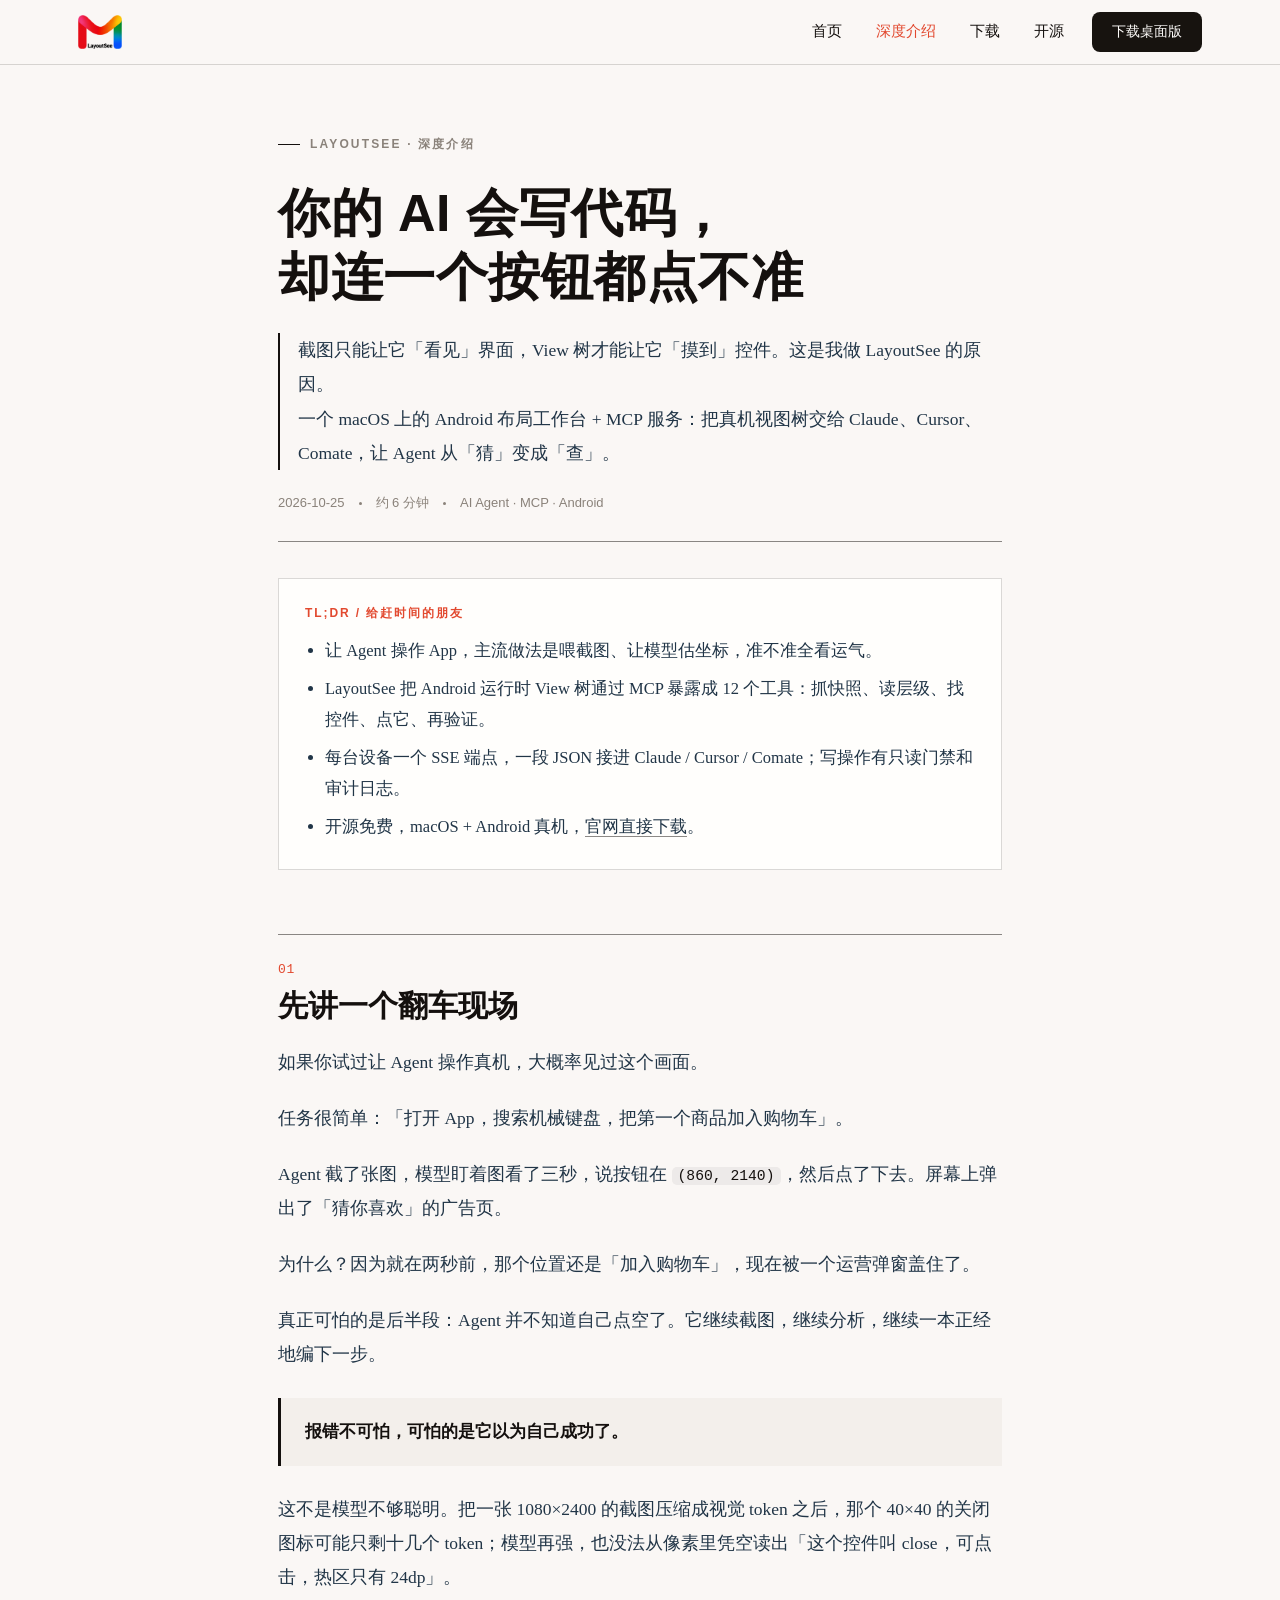
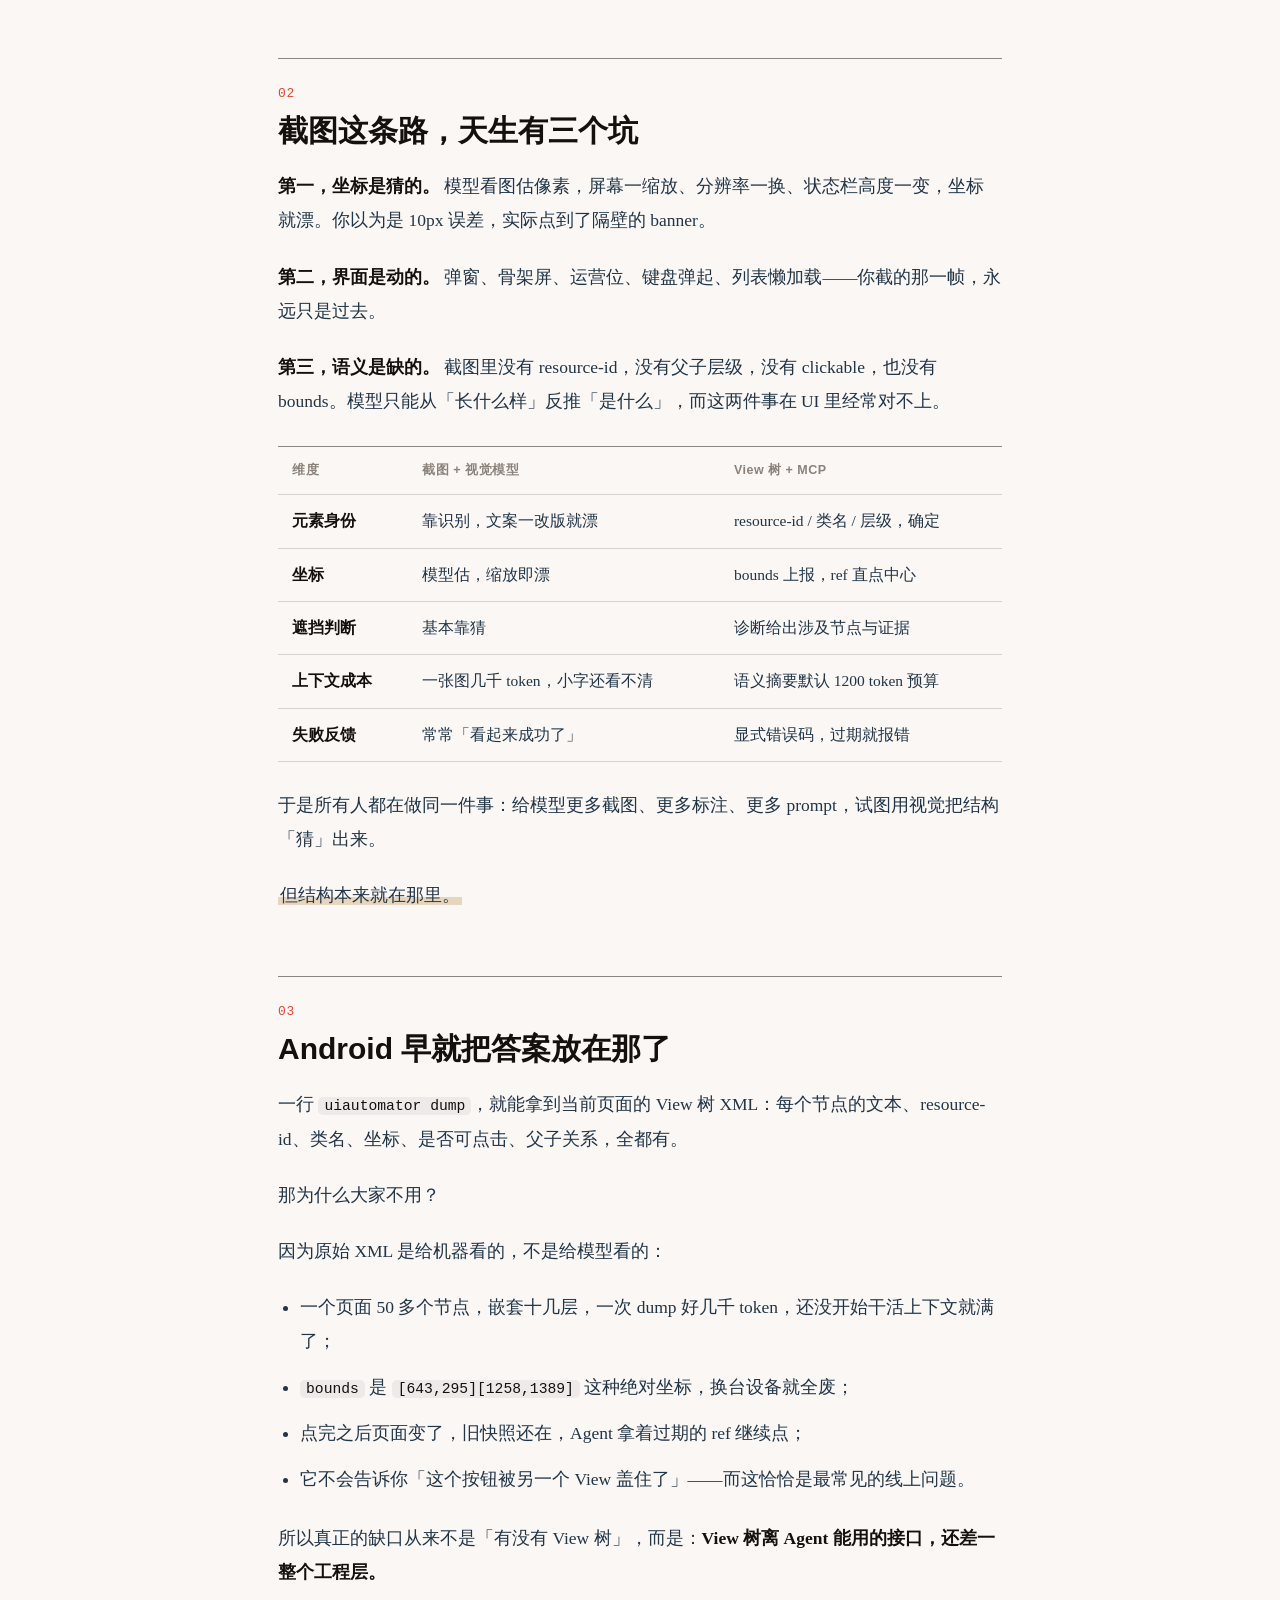
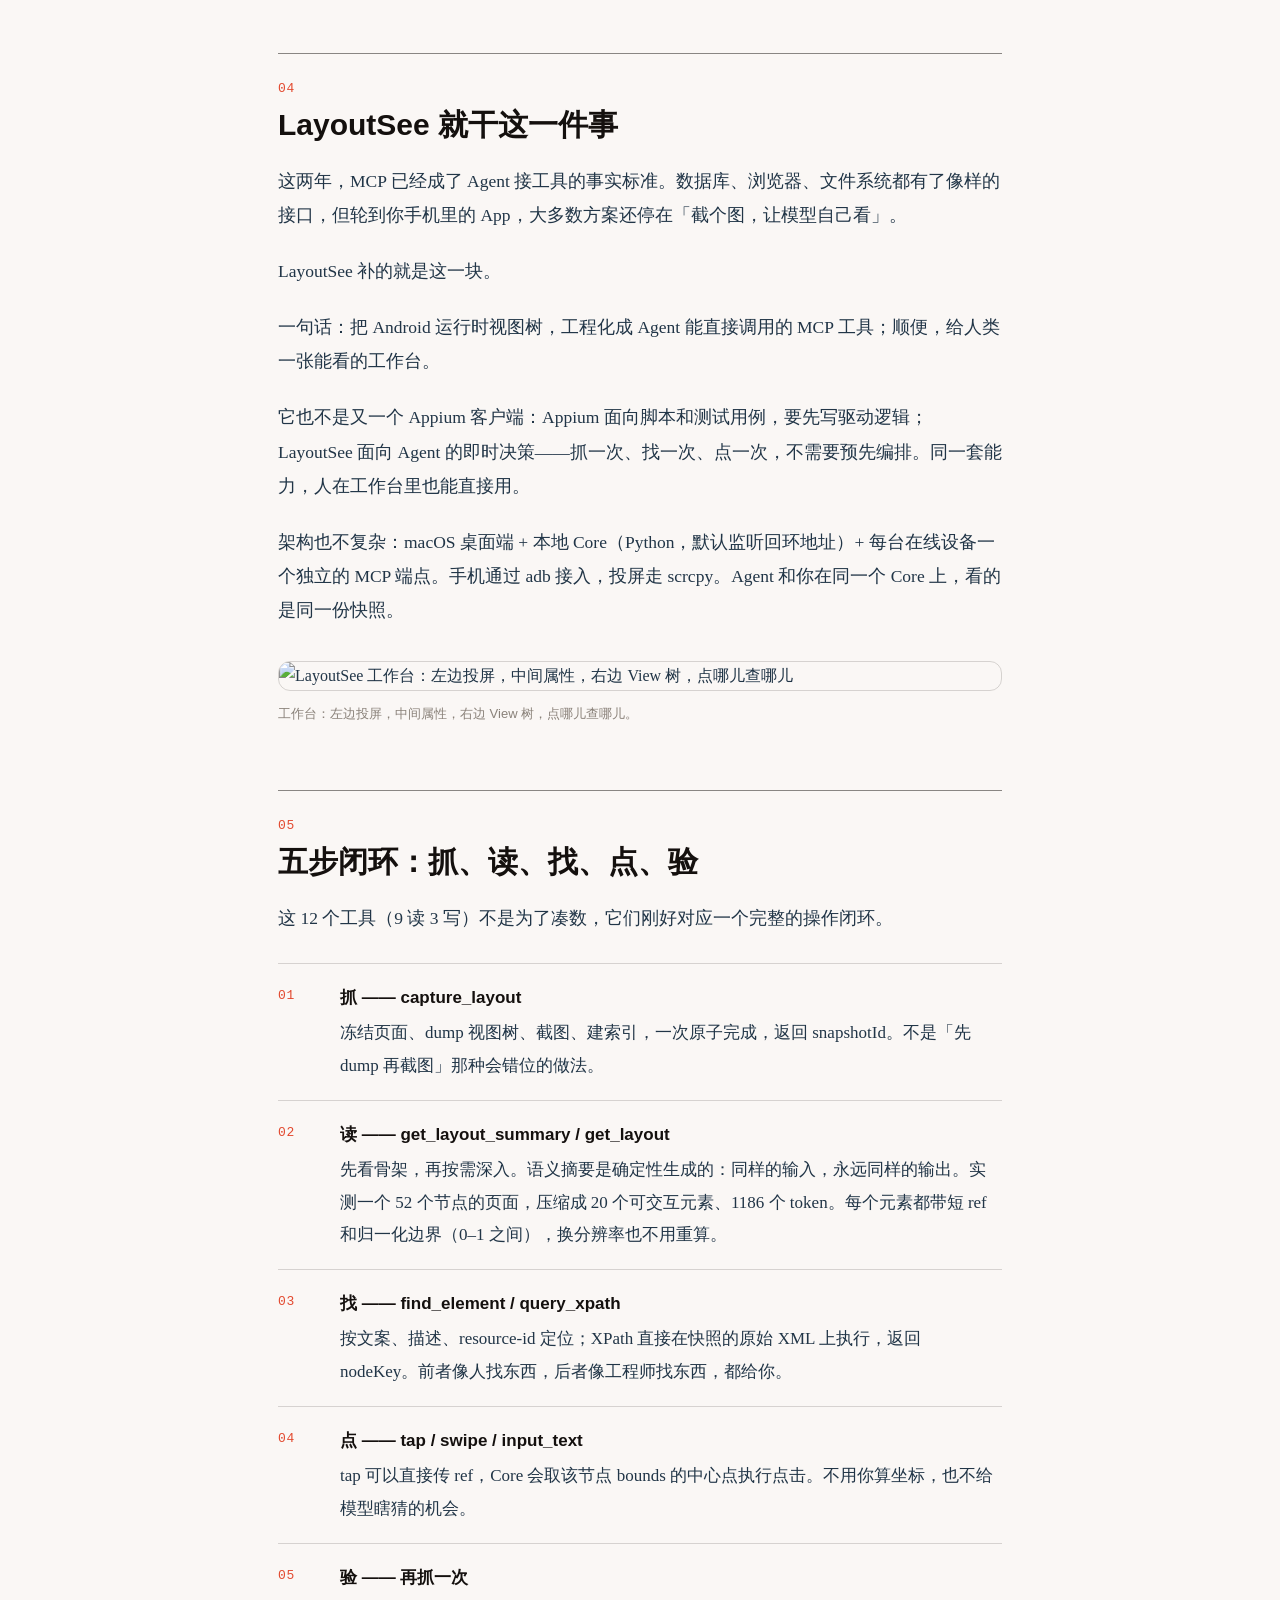
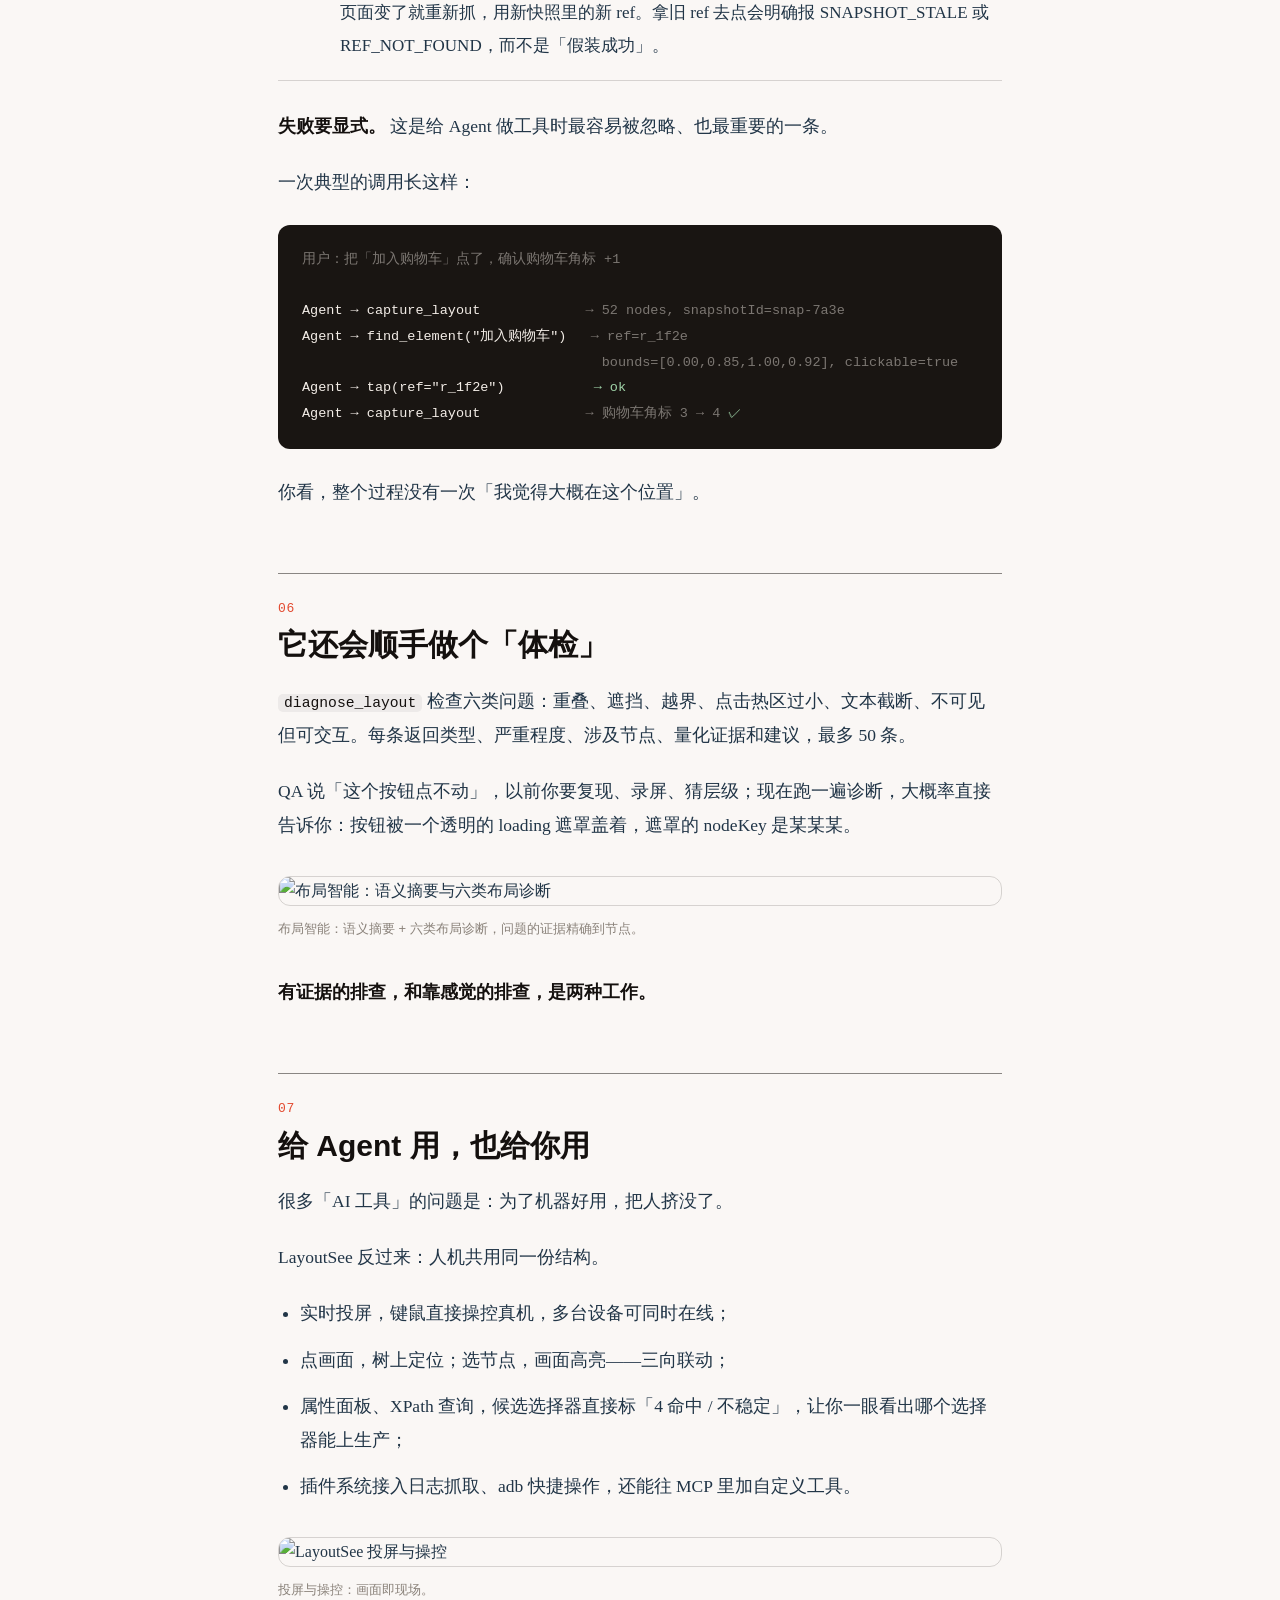
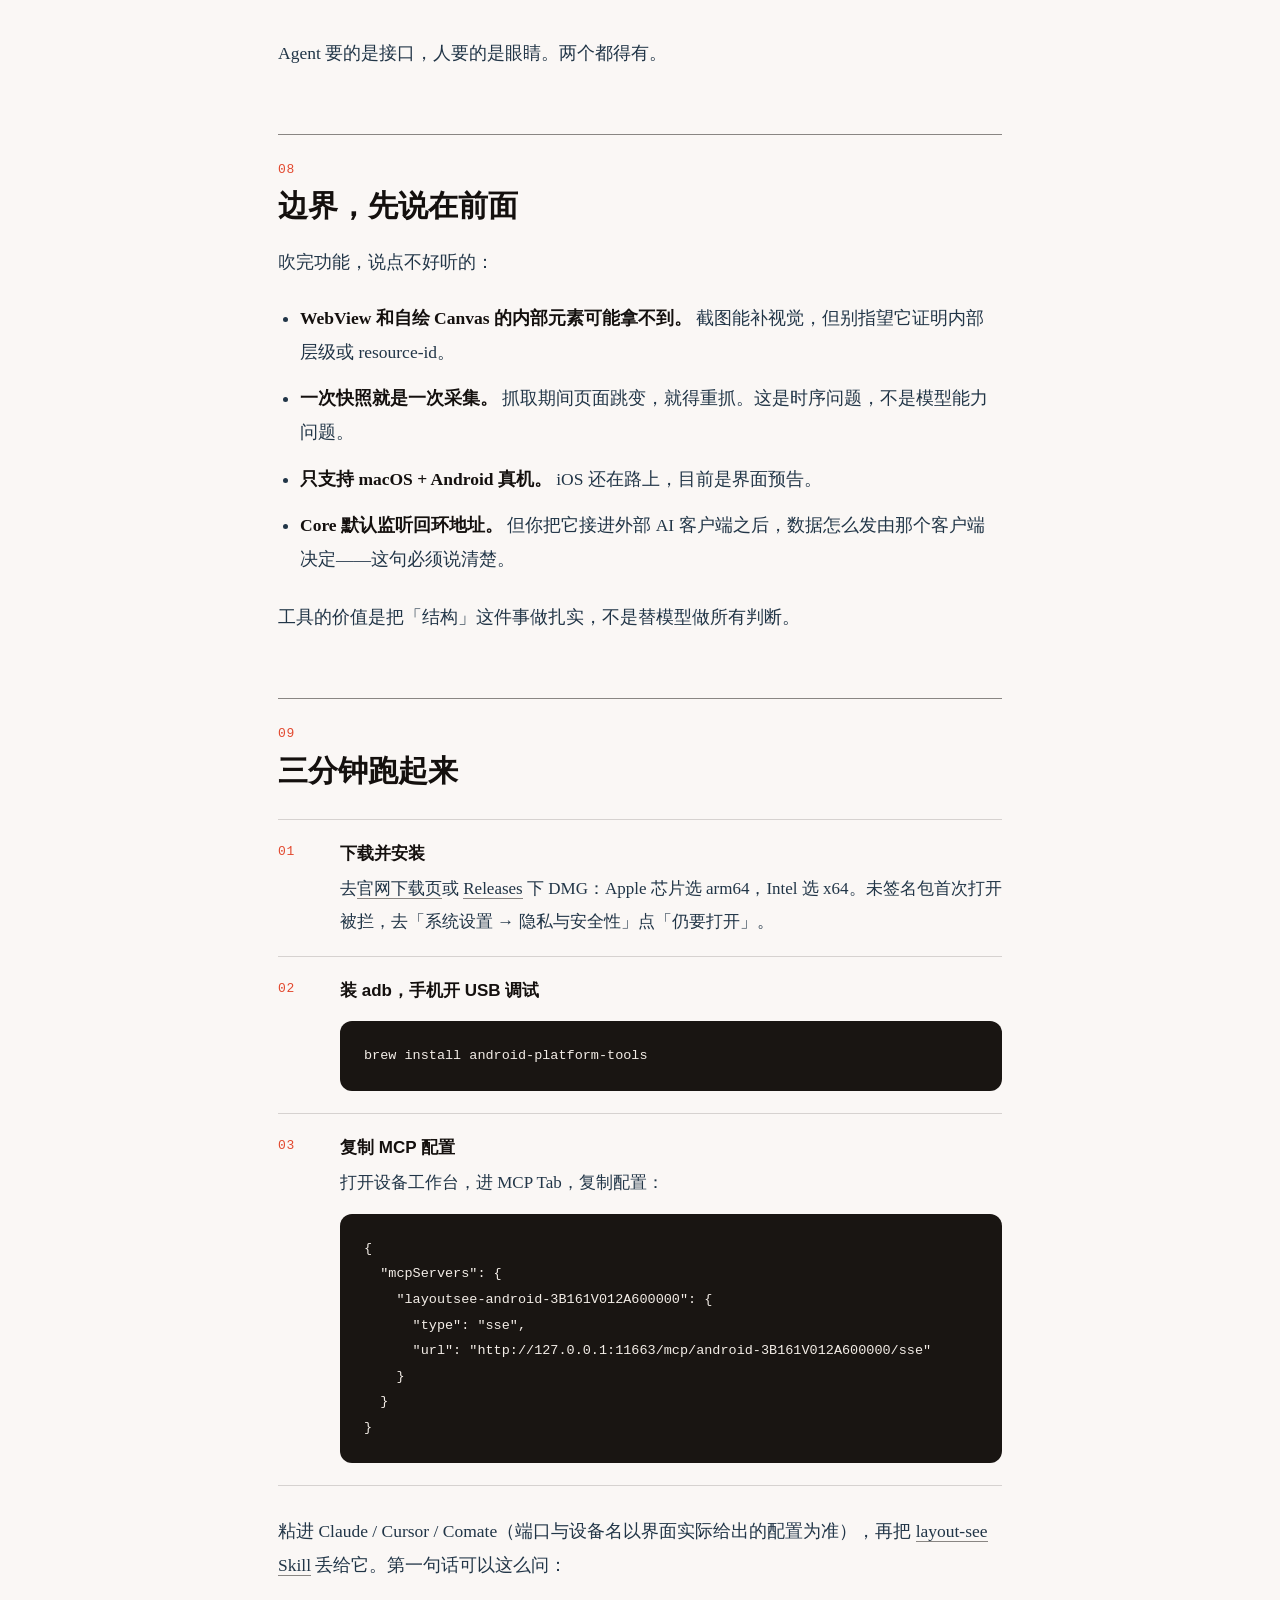
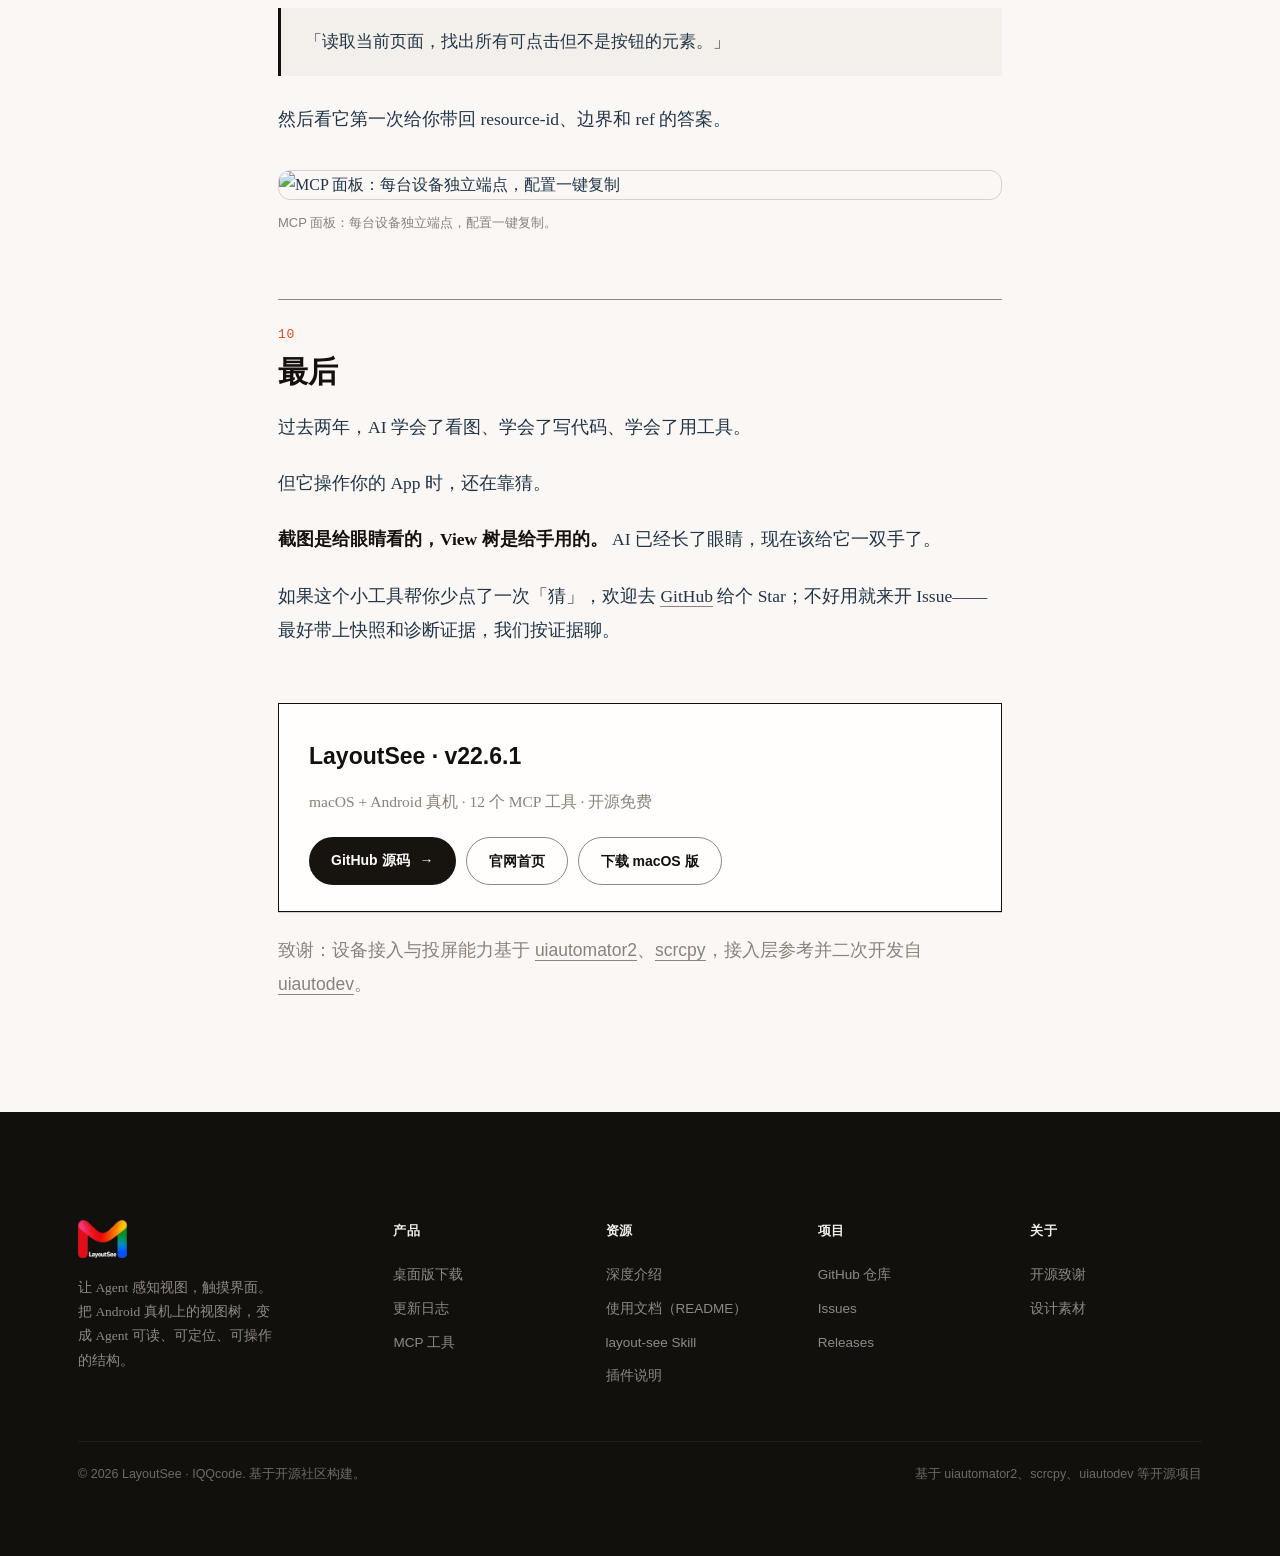
==== blog.html @ a5e99e61 "feat: 新增深度介绍页并纳入官网导航；忽略 .env 文件" ====
<!doctype html>
<html lang="zh-CN">
<head>
  <meta charset="utf-8">
  <meta name="viewport" content="width=device-width, initial-scale=1">
  <title>你的 AI 会写代码，却连一个按钮都点不准 — LayoutSee 深度介绍</title>
  <meta name="description" content="截图只能让 Agent 看见界面，View 树才能让它摸到控件。LayoutSee 把 Android 运行时视图树做成 12 个 MCP 工具：抓快照、读层级、找控件、点它、再验证。">
  <meta property="og:title" content="你的 AI 会写代码，却连一个按钮都点不准">
  <meta property="og:description" content="截图只能让 Agent 看见界面，View 树才能让它摸到控件。">
  <meta property="og:image" content="https://iqqcode-cdn.oss-cn-beijing.aliyuncs.com/dev/layoutsee/04-layout-element-view.png">
  <meta property="og:type" content="article">
  <link rel="icon" type="image/png" sizes="32x32" href="assets/logo/favicon-32x32.png">
  <link rel="icon" type="image/png" sizes="16x16" href="assets/logo/favicon-16x16.png">
  <link rel="apple-touch-icon" href="assets/logo/apple-touch-icon-180x180.png">
  <link rel="stylesheet" href="css/style.css?v=20261025b">
</head>
<body>
  <a class="skip-link" href="#main">跳到主要内容</a>

  <header class="site-header">
    <div class="wrap header-inner">
      <a class="brand" href="index.html" aria-label="LayoutSee 首页">
        <img src="assets/logo/logo-light.png" alt="LayoutSee 标志">
      </a>
      <nav class="nav" aria-label="主导航">
        <a href="index.html">首页</a>
        <a href="blog.html" class="active">深度介绍</a>
        <a href="download.html">下载</a>
        <a href="https://github.com/IQQcode/LayoutSee" target="_blank" rel="noopener">开源</a>
        <a class="btn-pill btn-sm header-cta" href="download.html">下载桌面版</a>
      </nav>
    </div>
  </header>

  <main id="main">
    <article class="article-wrap">
      <p class="kicker">LayoutSee · 深度介绍</p>

      <h1>你的 AI 会写代码，<br>却连一个按钮都点不准</h1>

      <p class="standfirst">截图只能让它「看见」界面，View 树才能让它「摸到」控件。这是我做 LayoutSee 的原因。<br>
      一个 macOS 上的 Android 布局工作台 + MCP 服务：把真机视图树交给 Claude、Cursor、Comate，让 Agent 从「猜」变成「查」。</p>

      <div class="article-meta">
        <span>2026-10-25</span><span class="dot"></span>
        <span>约 6 分钟</span><span class="dot"></span>
        <span>AI Agent · MCP · Android</span>
      </div>

      <aside class="tldr">
        <div class="tldr-title">TL;DR / 给赶时间的朋友</div>
        <ul>
          <li>让 Agent 操作 App，主流做法是喂截图、让模型估坐标，准不准全看运气。</li>
          <li>LayoutSee 把 Android 运行时 View 树通过 MCP 暴露成 12 个工具：抓快照、读层级、找控件、点它、再验证。</li>
          <li>每台设备一个 SSE 端点，一段 JSON 接进 Claude / Cursor / Comate；写操作有只读门禁和审计日志。</li>
          <li>开源免费，macOS + Android 真机，<a href="download.html">官网直接下载</a>。</li>
        </ul>
      </aside>

      <h2><span class="h2-num">01</span>先讲一个翻车现场</h2>

      <p>如果你试过让 Agent 操作真机，大概率见过这个画面。</p>

      <p>任务很简单：「打开 App，搜索机械键盘，把第一个商品加入购物车」。</p>

      <p>Agent 截了张图，模型盯着图看了三秒，说按钮在 <code>(860, 2140)</code>，然后点了下去。屏幕上弹出了「猜你喜欢」的广告页。</p>

      <p>为什么？因为就在两秒前，那个位置还是「加入购物车」，现在被一个运营弹窗盖住了。</p>

      <p>真正可怕的是后半段：Agent 并不知道自己点空了。它继续截图，继续分析，继续一本正经地编下一步。</p>

      <div class="article-quote"><p><strong>报错不可怕，可怕的是它以为自己成功了。</strong></p></div>

      <p>这不是模型不够聪明。把一张 1080×2400 的截图压缩成视觉 token 之后，那个 40×40 的关闭图标可能只剩十几个 token；模型再强，也没法从像素里凭空读出「这个控件叫 close，可点击，热区只有 24dp」。</p>

      <h2><span class="h2-num">02</span>截图这条路，天生有三个坑</h2>

      <p><strong>第一，坐标是猜的。</strong> 模型看图估像素，屏幕一缩放、分辨率一换、状态栏高度一变，坐标就漂。你以为是 10px 误差，实际点到了隔壁的 banner。</p>

      <p><strong>第二，界面是动的。</strong> 弹窗、骨架屏、运营位、键盘弹起、列表懒加载——你截的那一帧，永远只是过去。</p>

      <p><strong>第三，语义是缺的。</strong> 截图里没有 resource-id，没有父子层级，没有 clickable，也没有 bounds。模型只能从「长什么样」反推「是什么」，而这两件事在 UI 里经常对不上。</p>

      <div class="article-table-wrap">
        <table class="article-table">
          <thead>
            <tr><th>维度</th><th>截图 + 视觉模型</th><th>View 树 + MCP</th></tr>
          </thead>
          <tbody>
            <tr><td data-label="维度">元素身份</td><td data-label="截图 + 视觉模型">靠识别，文案一改版就漂</td><td data-label="View 树 + MCP">resource-id / 类名 / 层级，确定</td></tr>
            <tr><td data-label="维度">坐标</td><td data-label="截图 + 视觉模型">模型估，缩放即漂</td><td data-label="View 树 + MCP">bounds 上报，ref 直点中心</td></tr>
            <tr><td data-label="维度">遮挡判断</td><td data-label="截图 + 视觉模型">基本靠猜</td><td data-label="View 树 + MCP">诊断给出涉及节点与证据</td></tr>
            <tr><td data-label="维度">上下文成本</td><td data-label="截图 + 视觉模型">一张图几千 token，小字还看不清</td><td data-label="View 树 + MCP">语义摘要默认 1200 token 预算</td></tr>
            <tr><td data-label="维度">失败反馈</td><td data-label="截图 + 视觉模型">常常「看起来成功了」</td><td data-label="View 树 + MCP">显式错误码，过期就报错</td></tr>
          </tbody>
        </table>
      </div>

      <p>于是所有人都在做同一件事：给模型更多截图、更多标注、更多 prompt，试图用视觉把结构「猜」出来。</p>

      <p><em class="hl">但结构本来就在那里。</em></p>

      <h2><span class="h2-num">03</span>Android 早就把答案放在那了</h2>

      <p>一行 <code>uiautomator dump</code>，就能拿到当前页面的 View 树 XML：每个节点的文本、resource-id、类名、坐标、是否可点击、父子关系，全都有。</p>

      <p>那为什么大家不用？</p>

      <p>因为原始 XML 是给机器看的，不是给模型看的：</p>

      <ul class="article-list">
        <li>一个页面 50 多个节点，嵌套十几层，一次 dump 好几千 token，还没开始干活上下文就满了；</li>
        <li><code>bounds</code> 是 <code>[643,295][1258,1389]</code> 这种绝对坐标，换台设备就全废；</li>
        <li>点完之后页面变了，旧快照还在，Agent 拿着过期的 ref 继续点；</li>
        <li>它不会告诉你「这个按钮被另一个 View 盖住了」——而这恰恰是最常见的线上问题。</li>
      </ul>

      <p>所以真正的缺口从来不是「有没有 View 树」，而是：<strong>View 树离 Agent 能用的接口，还差一整个工程层。</strong></p>

      <h2><span class="h2-num">04</span>LayoutSee 就干这一件事</h2>

      <p>这两年，MCP 已经成了 Agent 接工具的事实标准。数据库、浏览器、文件系统都有了像样的接口，但轮到你手机里的 App，大多数方案还停在「截个图，让模型自己看」。</p>

      <p>LayoutSee 补的就是这一块。</p>

      <p>一句话：把 Android 运行时视图树，工程化成 Agent 能直接调用的 MCP 工具；顺便，给人类一张能看的工作台。</p>

      <p>它也不是又一个 Appium 客户端：Appium 面向脚本和测试用例，要先写驱动逻辑；LayoutSee 面向 Agent 的即时决策——抓一次、找一次、点一次，不需要预先编排。同一套能力，人在工作台里也能直接用。</p>

      <p>架构也不复杂：macOS 桌面端 + 本地 Core（Python，默认监听回环地址）+ 每台在线设备一个独立的 MCP 端点。手机通过 adb 接入，投屏走 scrcpy。Agent 和你在同一个 Core 上，看的是同一份快照。</p>

      <figure class="article-fig">
        <img src="https://iqqcode-cdn.oss-cn-beijing.aliyuncs.com/dev/layoutsee/04-layout-element-view.png" alt="LayoutSee 工作台：左边投屏，中间属性，右边 View 树，点哪儿查哪儿" loading="lazy">
        <figcaption>工作台：左边投屏，中间属性，右边 View 树，点哪儿查哪儿。</figcaption>
      </figure>

      <h2><span class="h2-num">05</span>五步闭环：抓、读、找、点、验</h2>

      <p>这 12 个工具（9 读 3 写）不是为了凑数，它们刚好对应一个完整的操作闭环。</p>

      <ol class="steps">
        <li><strong>抓 —— capture_layout</strong>冻结页面、dump 视图树、截图、建索引，一次原子完成，返回 snapshotId。不是「先 dump 再截图」那种会错位的做法。</li>
        <li><strong>读 —— get_layout_summary / get_layout</strong>先看骨架，再按需深入。语义摘要是确定性生成的：同样的输入，永远同样的输出。实测一个 52 个节点的页面，压缩成 20 个可交互元素、1186 个 token。每个元素都带短 ref 和归一化边界（0–1 之间），换分辨率也不用重算。</li>
        <li><strong>找 —— find_element / query_xpath</strong>按文案、描述、resource-id 定位；XPath 直接在快照的原始 XML 上执行，返回 nodeKey。前者像人找东西，后者像工程师找东西，都给你。</li>
        <li><strong>点 —— tap / swipe / input_text</strong>tap 可以直接传 ref，Core 会取该节点 bounds 的中心点执行点击。不用你算坐标，也不给模型瞎猜的机会。</li>
        <li><strong>验 —— 再抓一次</strong>页面变了就重新抓，用新快照里的新 ref。拿旧 ref 去点会明确报 SNAPSHOT_STALE 或 REF_NOT_FOUND，而不是「假装成功」。</li>
      </ol>

      <p><strong>失败要显式。</strong> 这是给 Agent 做工具时最容易被忽略、也最重要的一条。</p>

      <p>一次典型的调用长这样：</p>

<pre><span class="cm">用户：把「加入购物车」点了，确认购物车角标 +1</span>

Agent → capture_layout             <span class="cm">→ 52 nodes, snapshotId=snap-7a3e</span>
Agent → find_element("加入购物车")   <span class="cm">→ ref=r_1f2e</span>
                                   <span class="cm">  bounds=[0.00,0.85,1.00,0.92], clickable=true</span>
Agent → tap(ref="r_1f2e")           <span class="ok">→ ok</span>
Agent → capture_layout             <span class="cm">→ 购物车角标 3 → 4</span> <span class="ok">✓</span></pre>

      <p>你看，整个过程没有一次「我觉得大概在这个位置」。</p>

      <h2><span class="h2-num">06</span>它还会顺手做个「体检」</h2>

      <p><code>diagnose_layout</code> 检查六类问题：重叠、遮挡、越界、点击热区过小、文本截断、不可见但可交互。每条返回类型、严重程度、涉及节点、量化证据和建议，最多 50 条。</p>

      <p>QA 说「这个按钮点不动」，以前你要复现、录屏、猜层级；现在跑一遍诊断，大概率直接告诉你：按钮被一个透明的 loading 遮罩盖着，遮罩的 nodeKey 是某某某。</p>

      <figure class="article-fig">
        <img src="https://iqqcode-cdn.oss-cn-beijing.aliyuncs.com/dev/layoutsee/07-layout-smart-diagnosis.png" alt="布局智能：语义摘要与六类布局诊断" loading="lazy">
        <figcaption>布局智能：语义摘要 + 六类布局诊断，问题的证据精确到节点。</figcaption>
      </figure>

      <p><strong>有证据的排查，和靠感觉的排查，是两种工作。</strong></p>

      <h2><span class="h2-num">07</span>给 Agent 用，也给你用</h2>

      <p>很多「AI 工具」的问题是：为了机器好用，把人挤没了。</p>

      <p>LayoutSee 反过来：人机共用同一份结构。</p>

      <ul class="article-list">
        <li>实时投屏，键鼠直接操控真机，多台设备可同时在线；</li>
        <li>点画面，树上定位；选节点，画面高亮——三向联动；</li>
        <li>属性面板、XPath 查询，候选选择器直接标「4 命中 / 不稳定」，让你一眼看出哪个选择器能上生产；</li>
        <li>插件系统接入日志抓取、adb 快捷操作，还能往 MCP 里加自定义工具。</li>
      </ul>

      <figure class="article-fig">
        <img src="https://iqqcode-cdn.oss-cn-beijing.aliyuncs.com/dev/layoutsee/03-layout-screen-casting.png" alt="LayoutSee 投屏与操控" loading="lazy">
        <figcaption>投屏与操控：画面即现场。</figcaption>
      </figure>

      <p>Agent 要的是接口，人要的是眼睛。两个都得有。</p>

      <h2><span class="h2-num">08</span>边界，先说在前面</h2>

      <p>吹完功能，说点不好听的：</p>

      <ul class="article-list">
        <li><strong>WebView 和自绘 Canvas 的内部元素可能拿不到。</strong> 截图能补视觉，但别指望它证明内部层级或 resource-id。</li>
        <li><strong>一次快照就是一次采集。</strong> 抓取期间页面跳变，就得重抓。这是时序问题，不是模型能力问题。</li>
        <li><strong>只支持 macOS + Android 真机。</strong> iOS 还在路上，目前是界面预告。</li>
        <li><strong>Core 默认监听回环地址。</strong> 但你把它接进外部 AI 客户端之后，数据怎么发由那个客户端决定——这句必须说清楚。</li>
      </ul>

      <p>工具的价值是把「结构」这件事做扎实，不是替模型做所有判断。</p>

      <h2><span class="h2-num">09</span>三分钟跑起来</h2>

      <ol class="steps">
        <li><strong>下载并安装</strong>去<a href="download.html">官网下载页</a>或 <a href="https://github.com/IQQcode/LayoutSee/releases/latest" target="_blank" rel="noopener">Releases</a> 下 DMG：Apple 芯片选 arm64，Intel 选 x64。未签名包首次打开被拦，去「系统设置 → 隐私与安全性」点「仍要打开」。</li>
        <li><strong>装 adb，手机开 USB 调试</strong>
<pre>brew install android-platform-tools</pre>
        </li>
        <li><strong>复制 MCP 配置</strong>打开设备工作台，进 MCP Tab，复制配置：
<pre>{
  "mcpServers": {
    "layoutsee-android-3B161V012A600000": {
      "type": "sse",
      "url": "http://127.0.0.1:11663/mcp/android-3B161V012A600000/sse"
    }
  }
}</pre>
        </li>
      </ol>

      <p>粘进 Claude / Cursor / Comate（端口与设备名以界面实际给出的配置为准），再把 <a href="https://github.com/IQQcode/LayoutSee/tree/main/skills/layout-see" target="_blank" rel="noopener">layout-see Skill</a> 丢给它。第一句话可以这么问：</p>

      <div class="article-quote"><p>「读取当前页面，找出所有可点击但不是按钮的元素。」</p></div>

      <p>然后看它第一次给你带回 resource-id、边界和 ref 的答案。</p>

      <figure class="article-fig">
        <img src="https://iqqcode-cdn.oss-cn-beijing.aliyuncs.com/dev/layoutsee/06-layout-mcp-support.png" alt="MCP 面板：每台设备独立端点，配置一键复制" loading="lazy">
        <figcaption>MCP 面板：每台设备独立端点，配置一键复制。</figcaption>
      </figure>

      <h2><span class="h2-num">10</span>最后</h2>

      <p>过去两年，AI 学会了看图、学会了写代码、学会了用工具。</p>

      <p>但它操作你的 App 时，还在靠猜。</p>

      <p><strong>截图是给眼睛看的，View 树是给手用的。</strong> AI 已经长了眼睛，现在该给它一双手了。</p>

      <p>如果这个小工具帮你少点了一次「猜」，欢迎去 <a href="https://github.com/IQQcode/LayoutSee" target="_blank" rel="noopener">GitHub</a> 给个 Star；不好用就来开 Issue——最好带上快照和诊断证据，我们按证据聊。</p>

      <div class="article-cta">
        <p class="cta-title">LayoutSee · <span data-release-tag>v22.6.1</span></p>
        <p class="cta-sub">macOS + Android 真机 · 12 个 MCP 工具 · 开源免费</p>
        <div class="cta-links">
          <a class="btn-pill" href="https://github.com/IQQcode/LayoutSee" target="_blank" rel="noopener">GitHub 源码 <span class="arr">→</span></a>
          <a class="btn-light" href="index.html">官网首页</a>
          <a class="btn-light" href="download.html">下载 macOS 版</a>
        </div>
      </div>

      <p class="article-credits">
        致谢：设备接入与投屏能力基于 <a href="https://github.com/openatx/uiautomator2" target="_blank" rel="noopener">uiautomator2</a>、<a href="https://github.com/Genymobile/scrcpy" target="_blank" rel="noopener">scrcpy</a>，接入层参考并二次开发自 <a href="https://github.com/codeskyblue/uiautodev" target="_blank" rel="noopener">uiautodev</a>。
      </p>
    </article>
  </main>

  <footer class="site-footer site-footer-dark">
    <div class="wrap">
      <div class="footer-grid">
        <div class="footer-brand">
          <img src="assets/logo/logo-dark.png" alt="LayoutSee 标志（浅色）">
          <p class="fb-line">让 Agent 感知视图，触摸界面。把 Android 真机上的视图树，变成 Agent 可读、可定位、可操作的结构。</p>
        </div>
        <div class="footer-col">
          <h4>产品</h4>
          <a href="download.html">桌面版下载</a>
          <a href="https://github.com/IQQcode/LayoutSee/releases" target="_blank" rel="noopener">更新日志</a>
          <a href="index.html#mcp">MCP 工具</a>
        </div>
        <div class="footer-col">
          <h4>资源</h4>
          <a href="blog.html">深度介绍</a>
          <a href="https://github.com/IQQcode/LayoutSee#readme" target="_blank" rel="noopener">使用文档（README）</a>
          <a href="https://github.com/IQQcode/LayoutSee/tree/main/skills/layout-see" target="_blank" rel="noopener">layout-see Skill</a>
          <a href="https://github.com/IQQcode/LayoutSee/tree/main/repos/plugins" target="_blank" rel="noopener">插件说明</a>
        </div>
        <div class="footer-col">
          <h4>项目</h4>
          <a href="https://github.com/IQQcode/LayoutSee" target="_blank" rel="noopener">GitHub 仓库</a>
          <a href="https://github.com/IQQcode/LayoutSee/issues" target="_blank" rel="noopener">Issues</a>
          <a href="https://github.com/IQQcode/LayoutSee/releases" target="_blank" rel="noopener">Releases</a>
        </div>
        <div class="footer-col">
          <h4>关于</h4>
          <a href="index.html#community">开源致谢</a>
          <a href="https://github.com/IQQcode/LayoutSee/tree/main/docs/designs" target="_blank" rel="noopener">设计素材</a>
        </div>
      </div>
      <div class="footer-bottom">
        <span>© 2026 LayoutSee · IQQcode. 基于开源社区构建。</span>
        <span>基于 uiautomator2、scrcpy、uiautodev 等开源项目</span>
      </div>
    </div>
  </footer>

  <script src="js/main.js?v=20261025b"></script>
</body>
</html>
---- css/style.css ----
/* ============================================================
   LayoutSee 官网 · 设计系统
   参考：mimo.xiaomi.com（奶白底 + 1px 细线分格 + 衬线正文 + 粗黑大标题）
   ============================================================ */

:root {
  --bg: #faf7f5;
  --bg-soft: #f3efeb;
  --bg-white: #fffefc;
  --ink: #213547;
  --ink-strong: #14100e;
  --muted: #8a827a;
  --line: rgba(26, 22, 18, 0.5);
  --line-soft: rgba(26, 22, 18, 0.16);
  --accent: #e2492f;
  --gold: #c8a063;
  --pill-dark: #17130f;
  --pill-dark-hover: #000000;
  --serif: "Noto Serif SC", "PT Serif", "Songti SC", "SimSun", Georgia, serif;
  --sans: -apple-system, BlinkMacSystemFont, "PingFang SC", "MiSans", "HarmonyOS Sans SC",
    "Microsoft YaHei", "Segoe UI", sans-serif;
  --mono: ui-monospace, "SF Mono", Menlo, Consolas, "Liberation Mono", monospace;
  --wrap: 1180px;
  --header-h: 64px;
}

* { box-sizing: border-box; margin: 0; padding: 0; }

html { scroll-behavior: smooth; -webkit-text-size-adjust: 100%; }

body {
  background: var(--bg);
  color: var(--ink);
  font-family: var(--serif);
  font-size: 16px;
  line-height: 1.75;
  -webkit-font-smoothing: antialiased;
}

img { max-width: 100%; display: block; }
a { color: inherit; text-decoration: none; }
ul, ol { list-style: none; }
button { font: inherit; background: none; border: 0; cursor: pointer; color: inherit; }

::selection { background: rgba(226, 73, 47, 0.18); }

:focus-visible { outline: 2px solid var(--accent); outline-offset: 2px; }

.wrap { max-width: var(--wrap); margin: 0 auto; padding: 0 28px; }

.sans { font-family: var(--sans); }
.mono { font-family: var(--mono); }

.skip-link {
  position: absolute; left: -9999px; top: 0; z-index: 100;
  background: var(--pill-dark); color: #fff; padding: 10px 16px;
}
.skip-link:focus { left: 12px; top: 12px; }

/* ------------------------------------------------------------
   顶部导航
   ------------------------------------------------------------ */
.site-header {
  position: sticky; top: 0; z-index: 50;
  background: rgba(250, 247, 245, 0.92);
  backdrop-filter: blur(10px);
  -webkit-backdrop-filter: blur(10px);
  border-bottom: 1px solid var(--line-soft);
  transition: box-shadow 0.25s ease;
}
.site-header.scrolled { box-shadow: 0 10px 30px rgba(26, 22, 18, 0.07); }

.header-inner {
  height: var(--header-h);
  display: flex; align-items: center; justify-content: space-between; gap: 24px;
}

.brand { display: flex; align-items: center; gap: 10px; flex-shrink: 0; }
.brand img { height: 34px; width: auto; }
.brand .brand-name {
  font-family: var(--sans); font-weight: 700; font-size: 17px;
  color: var(--ink-strong); letter-spacing: 0.01em;
}

.nav { display: flex; align-items: center; gap: 6px; }
.nav > a, .nav > .nav-dd > button, .nav .lang button {
  font-family: var(--sans); font-size: 14.5px; font-weight: 500;
  color: var(--ink-strong);
  padding: 8px 14px; border-radius: 8px;
  transition: background 0.15s ease;
  display: inline-flex; align-items: center; gap: 5px;
}
.nav > a:hover, .nav > .nav-dd > button:hover { background: rgba(26, 22, 18, 0.05); }

/* 下拉菜单（功能） */
.nav-dd { position: relative; }
.nav-dd .dd-menu {
  position: absolute; top: calc(100% + 6px); right: 0; min-width: 168px;
  background: var(--bg-white);
  border: 1px solid var(--line-soft); border-radius: 12px;
  box-shadow: 0 18px 40px rgba(26, 22, 18, 0.12);
  padding: 6px;
  opacity: 0; visibility: hidden; transform: translateY(-4px);
  transition: opacity 0.18s ease, transform 0.18s ease, visibility 0.18s;
}
.nav-dd:hover .dd-menu, .nav-dd:focus-within .dd-menu {
  opacity: 1; visibility: visible; transform: translateY(0);
}
.nav-dd .dd-menu a {
  display: block; padding: 9px 12px; border-radius: 8px;
  font-family: var(--sans); font-size: 14px; color: var(--ink-strong);
}
.nav-dd .dd-menu a:hover { background: rgba(26, 22, 18, 0.05); }
.caret { width: 9px; height: 9px; border-right: 1.4px solid currentColor; border-bottom: 1.4px solid currentColor; transform: rotate(45deg) translateY(-2px); }

/* 语言切换 */
.lang { position: relative; }
.lang .lang-menu {
  position: absolute; top: calc(100% + 6px); right: 0; min-width: 132px;
  background: var(--bg-white); border: 1px solid var(--line-soft); border-radius: 12px;
  box-shadow: 0 18px 40px rgba(26, 22, 18, 0.12); padding: 6px;
  opacity: 0; visibility: hidden; transform: translateY(-4px);
  transition: opacity 0.18s ease, transform 0.18s ease, visibility 0.18s;
}
.lang:hover .lang-menu, .lang:focus-within .lang-menu {
  opacity: 1; visibility: visible; transform: translateY(0);
}
.lang .lang-menu span, .lang .lang-menu a {
  display: block; padding: 8px 12px; font-family: var(--sans); font-size: 13.5px;
  border-radius: 8px;
}
.lang .lang-menu a:hover { background: rgba(26, 22, 18, 0.05); }
.lang .lang-menu .soon { color: var(--muted); cursor: default; display: flex; justify-content: space-between; }
.lang .lang-menu .soon em { font-style: normal; font-size: 11.5px; }

/* 黑色胶囊按钮 */
.btn-pill {
  display: inline-flex; align-items: center; justify-content: center; gap: 10px;
  font-family: var(--sans); font-weight: 600; font-size: 15px;
  background: var(--pill-dark); color: #fdfbf9;
  border-radius: 999px; padding: 11px 26px;
  transition: background 0.18s ease, transform 0.18s ease;
}
.btn-pill:hover { background: var(--pill-dark-hover); }
.btn-pill .arr { transition: transform 0.18s ease; display: inline-flex; }
.btn-pill:hover .arr { transform: translateX(4px); }
.btn-pill.btn-sm { padding: 8px 20px; font-size: 13.5px; }
/* .nav > a 的深色文字优先级高于 .btn-pill，需显式压回浅色 */
.nav > a.btn-pill, .nav .lang + .btn-pill { color: #fdfbf9; }
.header-cta { margin-left: 8px; }

/* ------------------------------------------------------------
   Hero（首页）
   ------------------------------------------------------------ */
.hero {
  position: relative;
  min-height: clamp(540px, 80vh, 840px);
  display: flex; align-items: center; justify-content: center;
  border-bottom: 1px solid var(--line);
  overflow: hidden;
}
.letter-grid {
  position: absolute; inset: 0; overflow: hidden;
  pointer-events: none; user-select: none;
  will-change: transform;
}
.letter-grid span {
  position: absolute;
  font-family: var(--sans); font-weight: 700;
  color: var(--ink-strong);
  opacity: 0.05; /* 静态兜底：动画延迟期内不能全黑 */
  animation: breathe 6s ease-in-out infinite;
}
.letter-grid.grid-sm span { font-weight: 500; font-family: var(--mono); animation-name: breatheSoft; }
@keyframes breathe {
  0%, 100% { opacity: 0.045; }
  50% { opacity: 0.115; }
}
@keyframes breatheSoft {
  0%, 100% { opacity: 0.028; }
  50% { opacity: 0.062; }
}

.hero-inner { position: relative; text-align: center; padding: 0 24px; z-index: 1; }
.hero-inner h1 {
  font-family: var(--sans); font-weight: 700; color: #000;
  font-size: clamp(42px, 7vw, 86px);
  letter-spacing: 0.01em; line-height: 1.15;
}
.hero-sub {
  margin-top: 26px;
  font-size: clamp(17px, 2vw, 21px);
  color: var(--ink);
  opacity: 0.85;
}
.hero-sub .en { display: block; margin-top: 6px; font-size: 13px; letter-spacing: 0.22em; color: var(--muted); text-transform: uppercase; }

/* 幕布交互：黑圆裁切层，圆内标题反白（clip-path 由 JS 内联写入） */
.curtain-layer {
  position: absolute; inset: 0; z-index: 2;
  display: flex; align-items: center; justify-content: center;
  background: #17130f;
  clip-path: circle(0px at 50% 50%);
  -webkit-clip-path: circle(0px at 50% 50%);
  pointer-events: none;
  overflow: hidden;
}
.curtain-layer .letter-grid span { color: #f3ede7; }
.curtain-clone h1 { color: #fdfbf9; }
.curtain-clone .hero-sub { color: rgba(253, 251, 249, 0.82); opacity: 1; }
.curtain-clone .hero-sub .en { color: rgba(253, 251, 249, 0.42); }

.hero-dock-btn {
  position: absolute; left: 50%; bottom: 30px; z-index: 3;
  transform: translateX(-50%);
  font-family: var(--sans); font-size: 13px; font-weight: 600;
  letter-spacing: 0.32em; text-indent: 0.32em;
  color: #fdfbf9;
  padding: 10px 18px;
  opacity: 0; visibility: hidden;
  transition: opacity 0.35s ease, visibility 0.35s;
}
.hero-dock-btn.show { opacity: 1; visibility: visible; }
.hero-dock-btn:hover { opacity: 0.8; }

/* ------------------------------------------------------------
   双卡片
   ------------------------------------------------------------ */
.duo {
  display: grid; grid-template-columns: 1fr 1fr;
  gap: 1px; background: var(--line);
  border-bottom: 1px solid var(--line);
}
.duo-card {
  background: var(--bg);
  padding: 44px 48px 38px;
  display: flex; flex-direction: column; gap: 10px;
  transition: background 0.4s ease;
}
.duo-card .kicker, .duo-card h2, .duo-card p { transition: color 0.35s ease; }
.duo-card .duo-art [stroke], .duo-card .duo-art [fill] { transition: stroke 0.35s ease, fill 0.35s ease; }
/* hover 反黑（复刻 MIMO 卡片） */
.duo-card:hover { background: #17130f; }
.duo-card:hover .kicker { color: rgba(253, 251, 249, 0.45); }
.duo-card:hover h2 { color: #fdfbf9; }
.duo-card:hover p { color: rgba(253, 251, 249, 0.72); }
.duo-card:hover .duo-art [stroke] { stroke: rgba(240, 234, 223, 0.38); }
.duo-card:hover .duo-art [fill] { fill: rgba(240, 234, 223, 0.38); }
.duo-card:hover .duo-art [stroke="#c8a063"] { stroke: var(--gold); }
.duo-card:hover .duo-art [fill="#c8a063"] { fill: var(--gold); }
.duo-card .kicker {
  font-family: var(--sans); font-size: 12px; font-weight: 600;
  letter-spacing: 0.18em; text-transform: uppercase; color: var(--muted);
}
.duo-card h2 {
  font-family: var(--sans); font-weight: 700; color: #000;
  font-size: clamp(20px, 2.4vw, 27px); line-height: 1.3;
}
.duo-card p { font-size: 15.5px; color: var(--ink); opacity: 0.82; max-width: 40ch; }
.duo-card .duo-art { margin-top: 26px; align-self: stretch; }
.duo-card .duo-art svg { width: 100%; height: 120px; display: block; }
.duo-card .duo-art .draw { transition: transform 0.5s ease; transform-origin: center; }
.duo-card:hover .draw { transform: translateY(-3px); }

/* ------------------------------------------------------------
   通用区块
   ------------------------------------------------------------ */
.section { border-bottom: 1px solid var(--line); }
.section-head {
  display: flex; align-items: baseline; gap: 32px; flex-wrap: wrap;
  padding-top: 84px; padding-bottom: 56px;
}
.section-head h2 {
  font-family: var(--sans); font-weight: 700; color: #000;
  font-size: clamp(34px, 4.6vw, 56px); line-height: 1.1; letter-spacing: 0.01em;
}
.section-head .desc { font-size: 15.5px; color: var(--ink); opacity: 0.75; max-width: 46ch; }

.footnote {
  padding-top: 22px; padding-bottom: 40px;
  font-size: 13.5px; color: var(--muted);
}
.footnote code {
  font-family: var(--mono); font-size: 12.5px;
  background: rgba(26, 22, 18, 0.055); padding: 2px 7px; border-radius: 5px;
  color: var(--ink);
}
.footnote a { border-bottom: 1px solid var(--line-soft); }
.footnote a:hover { border-color: var(--ink); }

/* ------------------------------------------------------------
   编号列表行（01 / 标题 / →）— 全站核心组件
   ------------------------------------------------------------ */
.rows { border-top: 1px solid var(--line); }
.rows li { border-bottom: 1px solid var(--line); }
.row-link {
  display: grid; grid-template-columns: 96px 1fr 96px;
  align-items: stretch; min-height: 96px;
  transition: background 0.16s ease;
}
.row-link:hover { background: var(--bg-white); }
.row-no {
  display: flex; align-items: center; justify-content: center;
  font-family: var(--sans); font-size: 14px; color: var(--muted);
  border-right: 1px solid var(--line);
  transition: color 0.16s ease;
}
.row-link:hover .row-no { color: var(--accent); }
.row-body {
  padding: 22px 40px; display: flex; flex-direction: column; justify-content: center; gap: 4px;
}
.row-body .t {
  font-family: var(--sans); font-weight: 650; color: var(--ink-strong);
  font-size: clamp(17px, 2vw, 21px); line-height: 1.35;
}
.row-body .d { font-size: 14.5px; color: var(--ink); opacity: 0.78; max-width: 72ch; }
.row-body .d code {
  font-family: var(--mono); font-size: 12.5px;
  background: rgba(26, 22, 18, 0.055); padding: 1px 6px; border-radius: 5px;
}
.row-meta { display: flex; align-items: center; gap: 10px; font-size: 13px; color: var(--muted); font-family: var(--sans); }
.row-arrow {
  display: flex; align-items: center; justify-content: center;
  border-left: 1px solid var(--line);
  color: var(--ink-strong);
}
.row-arrow svg { transition: transform 0.18s ease; }
.row-link:hover .row-arrow svg { transform: translateX(6px); }

/* ------------------------------------------------------------
   工作台 showcase
   ------------------------------------------------------------ */
.showcase { padding-bottom: 26px; }
.showcase img {
  width: 100%; border-radius: 14px;
  border: 1px solid var(--line-soft);
  box-shadow: 0 30px 70px rgba(26, 22, 18, 0.14);
}
.trio {
  display: grid; grid-template-columns: repeat(3, 1fr);
  gap: 1px; background: var(--line);
  border: 1px solid var(--line); border-radius: 14px; overflow: hidden;
  margin-bottom: 72px;
}
.trio figure { background: var(--bg-soft); padding: 18px; }
.trio img { border-radius: 8px; border: 1px solid var(--line-soft); width: 100%; }
.trio figcaption {
  padding-top: 12px; font-family: var(--sans); font-size: 13px; color: var(--muted);
  display: flex; justify-content: space-between;
}
.trio figcaption b { color: var(--ink-strong); font-weight: 600; }

/* ------------------------------------------------------------
   MCP 工具分组
   ------------------------------------------------------------ */
.mcp-grid {
  display: grid; grid-template-columns: 1fr 1fr;
  gap: 1px; background: var(--line);
  border-top: 1px solid var(--line); border-bottom: 1px solid var(--line);
}
.mcp-cell { background: var(--bg); padding: 26px 34px 28px; transition: background 0.16s ease; }
.mcp-cell:hover { background: var(--bg-white); }
.mcp-cell .g-name {
  font-family: var(--sans); font-weight: 650; color: var(--ink-strong); font-size: 16.5px;
  display: flex; align-items: baseline; justify-content: space-between;
}
.mcp-cell .g-name .g-no { font-size: 12.5px; color: var(--muted); font-weight: 500; }
.mcp-cell .g-desc { font-size: 13.5px; color: var(--muted); margin-top: 2px; }
.mcp-cell .g-tools { margin-top: 14px; display: flex; flex-wrap: wrap; gap: 8px; }
.mcp-cell .tool {
  font-family: var(--mono); font-size: 13px; color: var(--ink-strong);
  border: 1px solid var(--line-soft); border-radius: 999px; padding: 4px 12px;
  background: var(--bg-soft);
}
.mcp-cell .tool.w { border-color: rgba(226, 73, 47, 0.4); color: var(--accent); }
.mcp-note { padding: 20px 0 48px; font-size: 13.5px; color: var(--muted); }

/* ------------------------------------------------------------
   Hero（下载页）
   ------------------------------------------------------------ */
.dl-hero {
  position: relative;
  min-height: clamp(620px, 86vh, 880px);
  display: flex; flex-direction: column; align-items: center; justify-content: center;
  text-align: center; overflow: hidden;
  padding: 90px 24px 70px;
}
.dl-hero h1 {
  font-family: var(--sans); font-weight: 700; color: #000;
  font-size: clamp(34px, 5.2vw, 62px); line-height: 1.28;
  position: relative; z-index: 1;
  text-wrap: balance;
}
.dl-hero .line2 { display: block; }
.type-wrap { position: relative; display: inline-block; }
.type-word {
  font-style: normal; position: relative;
  color: var(--ink-strong);
  display: inline-block; min-width: 4.2em; text-align: center;
}
.type-word::after {
  content: ""; display: inline-block; width: 3px; height: 0.92em;
  background: var(--accent); margin-left: 5px; vertical-align: -0.1em;
  animation: caret 1s steps(1) infinite;
}
@keyframes caret { 50% { opacity: 0; } }
.type-squiggle {
  position: absolute; left: 50%; transform: translateX(-50%);
  bottom: -18px; width: 150px; color: var(--gold); z-index: -1;
}
.type-en {
  display: block; margin-top: 10px;
  font-family: var(--sans); font-size: 13px; letter-spacing: 0.3em;
  color: var(--muted); text-transform: uppercase;
}
.dl-buttons { display: flex; gap: 18px; flex-wrap: wrap; justify-content: center; margin-top: 58px; position: relative; z-index: 1; }
.btn-dl { padding: 15px 34px; font-size: 16px; }
.btn-dl .btn-sub { display: block; font-size: 11.5px; font-weight: 500; opacity: 0.72; margin-top: 1px; }
.btn-dl .os-ic { display: inline-flex; }
.dl-meta { margin-top: 26px; font-size: 13.5px; color: var(--muted); position: relative; z-index: 1; max-width: 60ch; }
.dl-corner {
  position: absolute; right: 22px; bottom: 16px;
  font-size: 12px; color: var(--muted); z-index: 1;
}

/* ------------------------------------------------------------
   macOS 窗口截图
   ------------------------------------------------------------ */
.window-shot { padding: 10px 28px 90px; }
.mac-window {
  max-width: 1060px; margin: 0 auto;
  border: 1px solid var(--line-soft); border-radius: 14px; overflow: hidden;
  box-shadow: 0 40px 90px rgba(26, 22, 18, 0.16);
  background: var(--bg-white);
}
.mac-bar {
  display: flex; align-items: center; gap: 8px;
  padding: 12px 16px; border-bottom: 1px solid var(--line-soft);
  background: #f6f2ef;
}
.mac-bar .dot { width: 12px; height: 12px; border-radius: 50%; }
.mac-bar .r { background: #ff5f57; } .mac-bar .y { background: #febc2e; } .mac-bar .g { background: #28c840; }
.mac-bar .mac-title {
  margin-left: 12px; font-family: var(--sans); font-size: 12.5px; color: var(--muted);
}
.mac-window img { width: 100%; }

/* ------------------------------------------------------------
   下载页特性区块（交替布局）
   ------------------------------------------------------------ */
.feature { display: grid; grid-template-columns: 1fr 1fr; border-top: 1px solid var(--line); }
.feature > * { min-width: 0; }
.feature-media { background: var(--bg-soft); display: flex; align-items: center; justify-content: center; padding: 44px; border-right: 1px solid var(--line); }
.feature.flip .feature-media { order: 2; border-right: 0; border-left: 1px solid var(--line); }
.feature-media img { max-height: 480px; width: auto; max-width: 100%; border-radius: 10px; border: 1px solid var(--line-soft); box-shadow: 0 24px 60px rgba(26, 22, 18, 0.13); }
.feature-copy { padding: 64px 64px 56px; display: flex; flex-direction: column; justify-content: center; }
.feature-copy h3 {
  font-family: var(--sans); font-weight: 700; color: #000;
  font-size: clamp(24px, 3vw, 34px); line-height: 1.25;
}
.feature-copy .f-sub { margin-top: 8px; font-size: 15px; color: var(--muted); }
.num-list { margin-top: 30px; }
.num-list li { display: grid; grid-template-columns: 44px 1fr; gap: 4px 0; padding: 16px 0; border-top: 1px solid var(--line-soft); }
.num-list .no { font-family: var(--sans); font-size: 13px; color: var(--muted); padding-top: 3px; }
.num-list .tx { font-size: 15px; color: var(--ink); }
.num-list .tx code { font-family: var(--mono); font-size: 13px; background: rgba(26,22,18,.055); padding: 1px 6px; border-radius: 5px; }

/* ------------------------------------------------------------
   系统要求
   ------------------------------------------------------------ */
.req-grid {
  display: grid; grid-template-columns: repeat(4, 1fr);
  gap: 1px; background: var(--line);
  border-top: 1px solid var(--line); border-bottom: 1px solid var(--line);
}
.req-cell { background: var(--bg); padding: 26px 28px 28px; }
.req-cell dt { font-family: var(--sans); font-size: 12px; font-weight: 600; letter-spacing: 0.14em; text-transform: uppercase; color: var(--muted); }
.req-cell dd { margin-top: 8px; font-family: var(--sans); font-weight: 600; font-size: 16.5px; color: var(--ink-strong); }
.req-cell dd small { display: block; font-weight: 400; font-size: 13px; color: var(--muted); margin-top: 4px; }

/* ------------------------------------------------------------
   从源码运行
   ------------------------------------------------------------ */
.source-block { padding-bottom: 90px; }
.code-panel {
  max-width: 860px; margin: 0 auto;
  background: #191512; color: #f3ede7;
  border-radius: 14px; overflow: hidden;
  box-shadow: 0 30px 70px rgba(26, 22, 18, 0.2);
}
.code-panel .code-bar {
  display: flex; align-items: center; justify-content: space-between;
  padding: 12px 20px; border-bottom: 1px solid rgba(255, 255, 255, 0.08);
  font-family: var(--sans); font-size: 12.5px; color: rgba(243, 237, 231, 0.55);
}
.code-panel pre {
  padding: 26px 28px; overflow-x: auto;
  font-family: var(--mono); font-size: 13.5px; line-height: 1.9;
}
.code-panel .cm { color: rgba(243, 237, 231, 0.45); }
.source-more { text-align: center; margin-top: 26px; font-size: 14px; color: var(--muted); }
.source-more a { border-bottom: 1px solid var(--line-soft); }
.source-more a:hover { border-color: var(--ink); color: var(--ink-strong); }

/* ------------------------------------------------------------
   页脚（浅色版 / 深色版）
   ------------------------------------------------------------ */
.site-footer { padding: 44px 0 40px; }
.footer-light { display: flex; align-items: center; justify-content: space-between; gap: 18px; flex-wrap: wrap; }
.footer-light .fine { font-family: var(--sans); font-size: 13px; color: var(--muted); }
.footer-light .flinks { display: flex; gap: 22px; font-family: var(--sans); font-size: 13.5px; }
.footer-light .flinks a:hover { color: var(--ink-strong); }

.site-footer-dark { background: #12100d; color: #b8b1a9; }
.footer-grid {
  display: grid; grid-template-columns: 1.6fr repeat(4, 1fr); gap: 40px;
  padding: 64px 0 48px;
}
.footer-brand img { height: 38px; }
.footer-brand .fb-line { margin-top: 18px; font-size: 13.5px; line-height: 1.8; opacity: 0.75; max-width: 30ch; }
.footer-col h4 {
  font-family: var(--sans); font-size: 13px; font-weight: 600; color: #f3ede7;
  letter-spacing: 0.06em; margin-bottom: 16px;
}
.footer-col a { display: block; font-family: var(--sans); font-size: 13.5px; padding: 5px 0; opacity: 0.75; }
.footer-col a:hover { opacity: 1; color: #fff; }
.footer-bottom {
  border-top: 1px solid rgba(255, 255, 255, 0.1);
  padding: 22px 0 30px;
  font-family: var(--sans); font-size: 12.5px; opacity: 0.55;
  display: flex; justify-content: space-between; gap: 12px; flex-wrap: wrap;
}

/* ------------------------------------------------------------
   深度介绍页（blog.html）· 文章排版 — 与全站同一套设计语言
   ------------------------------------------------------------ */
.nav > a.active { color: var(--accent); }

.article-wrap { max-width: 780px; margin: 0 auto; padding: 68px 28px 88px; }

.article-wrap .kicker {
  font-family: var(--sans); font-size: 12px; font-weight: 600;
  letter-spacing: 0.18em; text-transform: uppercase; color: var(--muted);
  display: flex; align-items: center; gap: 10px; margin-bottom: 26px;
}
.article-wrap .kicker::before { content: ""; width: 22px; height: 1px; background: var(--ink-strong); }

.article-wrap h1 {
  font-family: var(--sans); font-weight: 700; color: var(--ink-strong);
  font-size: clamp(34px, 5.4vw, 52px); line-height: 1.22; letter-spacing: 0.01em;
  margin: 0 0 24px;
}
.standfirst {
  font-size: 18.5px; line-height: 1.9; color: var(--ink);
  border-left: 2px solid var(--ink-strong); padding-left: 18px; margin: 0 0 20px;
}
.standfirst strong { color: var(--ink-strong); }
.article-meta {
  font-family: var(--sans); font-size: 13px; color: var(--muted);
  display: flex; flex-wrap: wrap; gap: 14px; align-items: center;
  padding-bottom: 26px; border-bottom: 1px solid var(--line);
}
.article-meta .dot { width: 3px; height: 3px; border-radius: 50%; background: var(--muted); }

.tldr {
  background: var(--bg-white); border: 1px solid var(--line-soft);
  padding: 24px 26px 10px; margin: 36px 0 8px;
}
.tldr-title {
  font-family: var(--sans); font-size: 12px; font-weight: 600;
  letter-spacing: 0.16em; color: var(--accent); margin-bottom: 12px;
}
.tldr ul { margin: 0 0 16px; padding-left: 20px; list-style: disc; }
.tldr li { margin-bottom: 8px; font-size: 16.5px; line-height: 1.85; }

.article-wrap h2 {
  font-family: var(--sans); font-weight: 700; color: var(--ink-strong);
  font-size: clamp(24px, 3.4vw, 30px); line-height: 1.35;
  margin: 64px 0 18px; padding-top: 26px; border-top: 1px solid var(--line);
}
.h2-num {
  display: block; font-family: var(--mono); font-size: 13px; font-weight: 500;
  color: var(--accent); letter-spacing: 0.06em; margin-bottom: 8px;
}
.article-wrap p { margin: 0 0 22px; font-size: 17.5px; line-height: 1.95; }
.article-wrap strong { font-weight: 700; color: var(--ink-strong); }
.hl {
  font-style: normal;
  background: linear-gradient(transparent 62%, rgba(200, 160, 99, 0.38) 62%);
  padding: 0 2px;
}
.article-wrap a { border-bottom: 1px solid var(--line); }
.article-wrap a:hover { border-color: var(--ink-strong); color: var(--ink-strong); }

.article-table-wrap { overflow-x: auto; margin: 28px 0 26px; border-top: 1px solid var(--line); }
.article-table { width: 100%; border-collapse: collapse; font-size: 15.5px; line-height: 1.7; min-width: 560px; }
.article-table th, .article-table td { text-align: left; padding: 13px 14px; border-bottom: 1px solid var(--line-soft); vertical-align: top; }
.article-table th { font-family: var(--sans); font-size: 12.5px; letter-spacing: 0.04em; color: var(--muted); font-weight: 600; }
.article-table td:first-child { font-family: var(--sans); font-weight: 600; color: var(--ink-strong); white-space: nowrap; }
.article-table tbody tr:hover { background: var(--bg-white); }

.article-quote {
  margin: 26px 0; padding: 18px 24px;
  background: var(--bg-soft); border-left: 3px solid var(--ink-strong);
  font-size: 17px; line-height: 1.9; color: var(--ink);
}
.article-quote p { margin: 0; font-size: inherit; line-height: inherit; }

.article-wrap pre {
  background: #191512; color: #f3ede7;
  padding: 22px 24px; overflow-x: auto;
  font-family: var(--mono); font-size: 13.5px; line-height: 1.9;
  margin: 26px 0; border-radius: 12px;
}
.article-wrap pre .cm { color: rgba(243, 237, 231, 0.45); }
.article-wrap pre .ok { color: #9fd3a8; }
.article-wrap p code, .article-wrap li code, .tldr li code {
  font-family: var(--mono); font-size: 0.84em;
  background: rgba(26, 22, 18, 0.055); padding: 1px 6px; border-radius: 5px;
  color: var(--ink-strong); word-break: break-word;
}

.article-list { margin: 0 0 24px; padding-left: 22px; list-style: disc; }
.article-list li { margin-bottom: 12px; font-size: 17.5px; line-height: 1.95; }

.steps { list-style: none; padding: 0; margin: 28px 0; counter-reset: step; }
.steps > li {
  counter-increment: step; position: relative;
  padding: 18px 0 18px 62px; border-top: 1px solid var(--line-soft);
  font-size: 17px; line-height: 1.9;
}
.steps > li:last-child { border-bottom: 1px solid var(--line-soft); }
.steps > li::before {
  content: "0" counter(step);
  position: absolute; left: 0; top: 20px;
  font-family: var(--mono); font-size: 13px; color: var(--accent); letter-spacing: 0.06em;
}
.steps > li strong { display: block; font-family: var(--sans); font-size: 17px; margin-bottom: 3px; }
.steps > li pre { margin: 14px 0 4px; }

.article-fig { margin: 34px 0; }
.article-fig img {
  width: 100%; display: block;
  border: 1px solid var(--line-soft); border-radius: 12px;
  box-shadow: 0 24px 60px -28px rgba(26, 22, 18, 0.35);
}
.article-fig figcaption {
  font-family: var(--sans); font-size: 13px; color: var(--muted); margin-top: 12px;
}

.article-cta {
  margin: 56px 0 0; border: 1px solid var(--ink-strong); background: var(--bg-white);
  padding: 30px 30px 26px;
}
.article-cta .cta-title { font-family: var(--sans); font-weight: 700; font-size: 23px; color: var(--ink-strong); margin: 0 0 8px; }
.article-cta .cta-sub { font-size: 15.5px; color: var(--muted); margin: 0 0 20px; }
.article-cta .cta-links { display: flex; flex-wrap: wrap; gap: 10px; }
.article-cta .btn-light {
  display: inline-flex; align-items: center;
  font-family: var(--sans); font-size: 14px; font-weight: 600;
  border: 1px solid var(--line); color: var(--ink-strong);
  border-radius: 999px; padding: 11px 22px;
  transition: background 0.18s ease;
}
.article-cta .btn-light:hover { background: var(--bg-soft); }
.article-cta .btn-pill { font-size: 14px; padding: 11px 22px; }

.article-credits {
  margin-top: 40px; padding-top: 20px; border-top: 1px solid var(--line-soft);
  font-size: 13.5px; line-height: 1.8; color: var(--muted); font-family: var(--sans);
}

/* 文章页移动端：表格转堆叠卡片 */
@media (max-width: 640px) {
  .article-wrap { padding: 44px 20px 72px; }
  .article-wrap p, .article-list li, .steps > li { font-size: 16.5px; }
  .article-table-wrap { overflow: visible; }
  .article-table { min-width: 0; }
  .article-table thead { display: none; }
  .article-table tbody tr { display: block; padding: 14px 0; border-bottom: 1px solid var(--line-soft); }
  .article-table tbody td { display: block; border: none; padding: 0; }
  .article-table tbody td:first-child { white-space: normal; margin-bottom: 6px; }
  .article-table tbody td[data-label]::before {
    content: attr(data-label); display: block;
    font-family: var(--sans); font-size: 11px; letter-spacing: 0.08em;
    color: var(--muted); margin-bottom: 2px;
  }
}

/* ------------------------------------------------------------
   滚动显现 / 动效
   ------------------------------------------------------------ */
.reveal { opacity: 0; transform: translateY(24px); transition: opacity 0.55s ease, transform 0.55s ease; }
.reveal.in { opacity: 1; transform: none; }

@media (prefers-reduced-motion: reduce) {
  html { scroll-behavior: auto; }
  .letter-grid span { animation: none !important; opacity: 0.06; }
  .type-word::after { animation: none; }
  .reveal { opacity: 1; transform: none; transition: none; }
  * { transition-duration: 0.01ms !important; }
}

/* ------------------------------------------------------------
   响应式
   ------------------------------------------------------------ */
@media (max-width: 960px) {
  .feature { grid-template-columns: 1fr; }
  .feature-media, .feature.flip .feature-media { order: 0; border: 0; border-bottom: 1px solid var(--line); padding: 28px; }
  .feature-media img { max-height: 380px; }
  .feature-copy { padding: 40px 28px 44px; }
  .req-grid { grid-template-columns: 1fr 1fr; }
  .footer-grid { grid-template-columns: 1fr 1fr; }
  .mcp-grid { grid-template-columns: 1fr; }
  .trio { grid-template-columns: 1fr; }
}

@media (max-width: 720px) {
  .nav > a:not(.btn-pill), .nav > .nav-dd { display: none; }
  .nav .lang { display: none; }
  .duo { grid-template-columns: 1fr; }
  .row-link { grid-template-columns: 64px 1fr 64px; min-height: 84px; }
  .row-body { padding: 18px 20px; }
  .section-head { padding-top: 56px; padding-bottom: 36px; }
  .footer-grid { grid-template-columns: 1fr; gap: 28px; }
  .dl-corner { position: static; margin-top: 30px; }
  .req-grid { grid-template-columns: 1fr; }
  .btn-dl { width: min(320px, 84vw); }
}
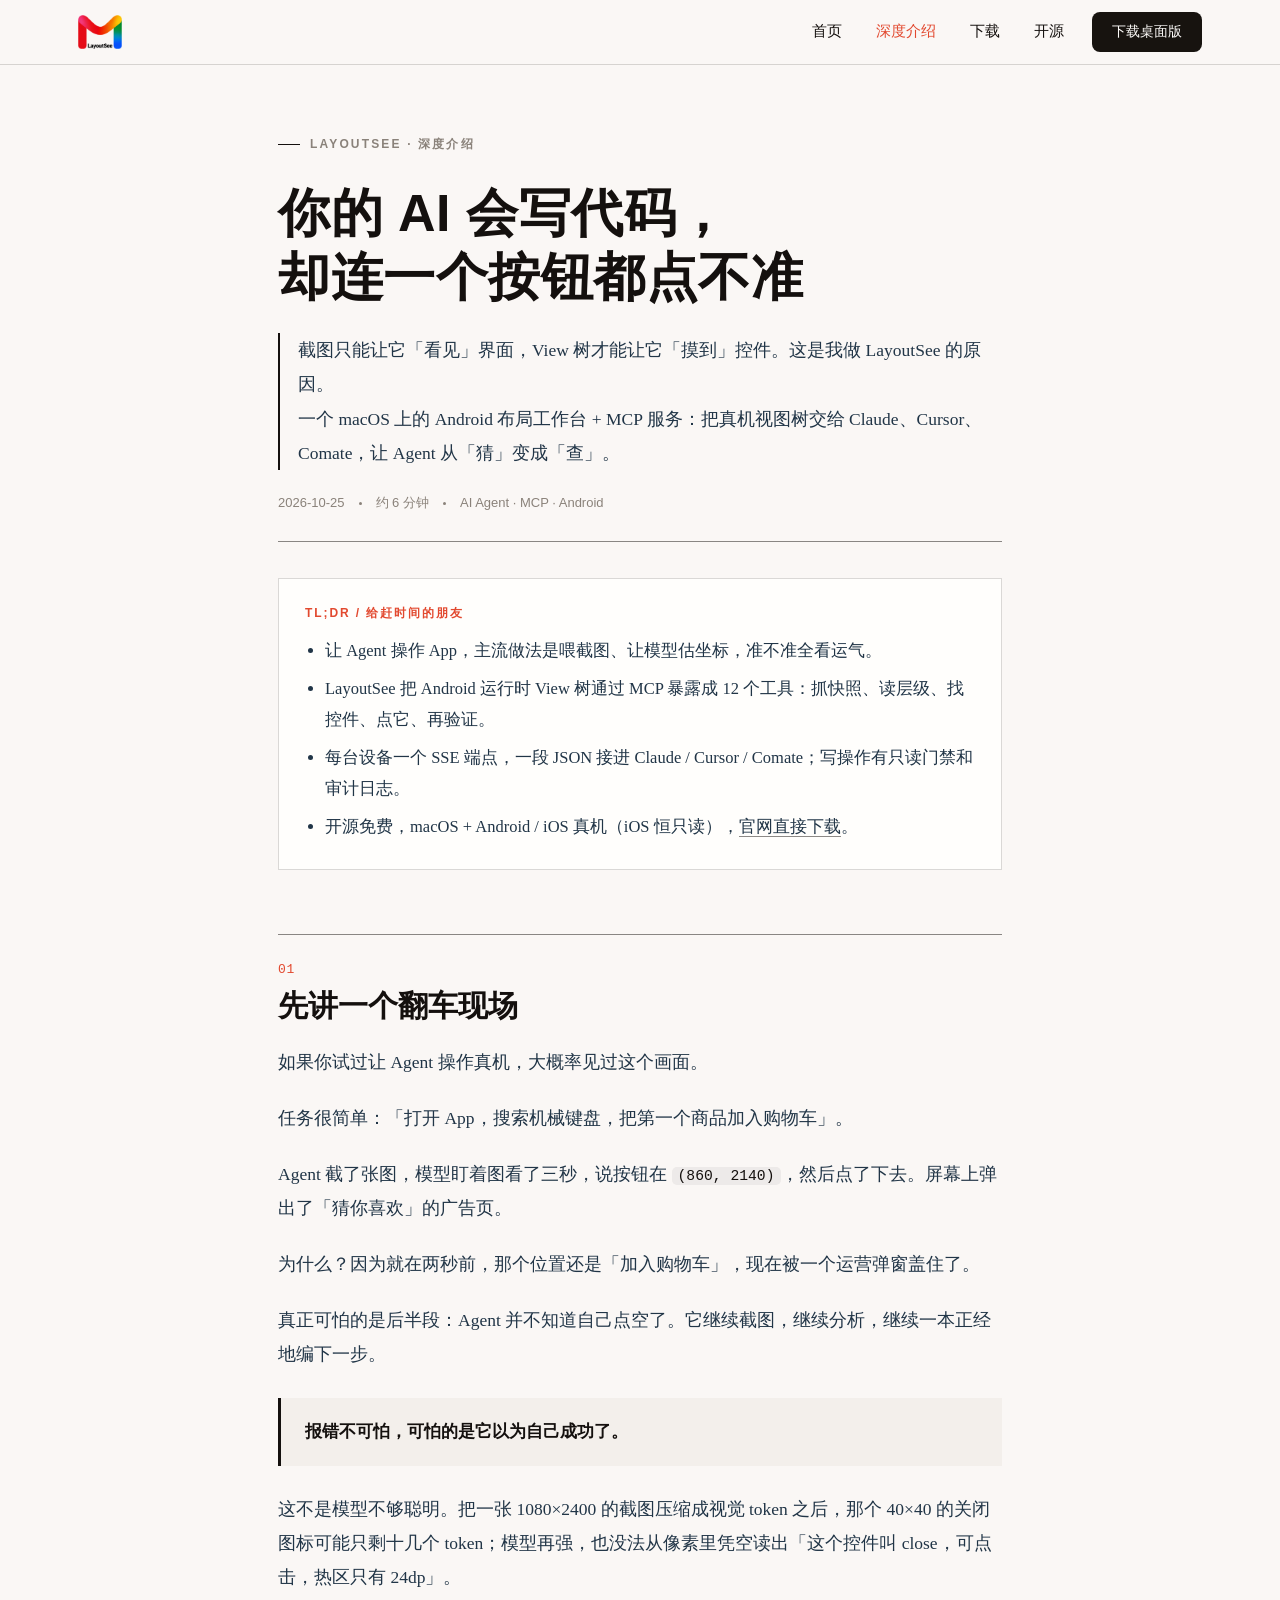
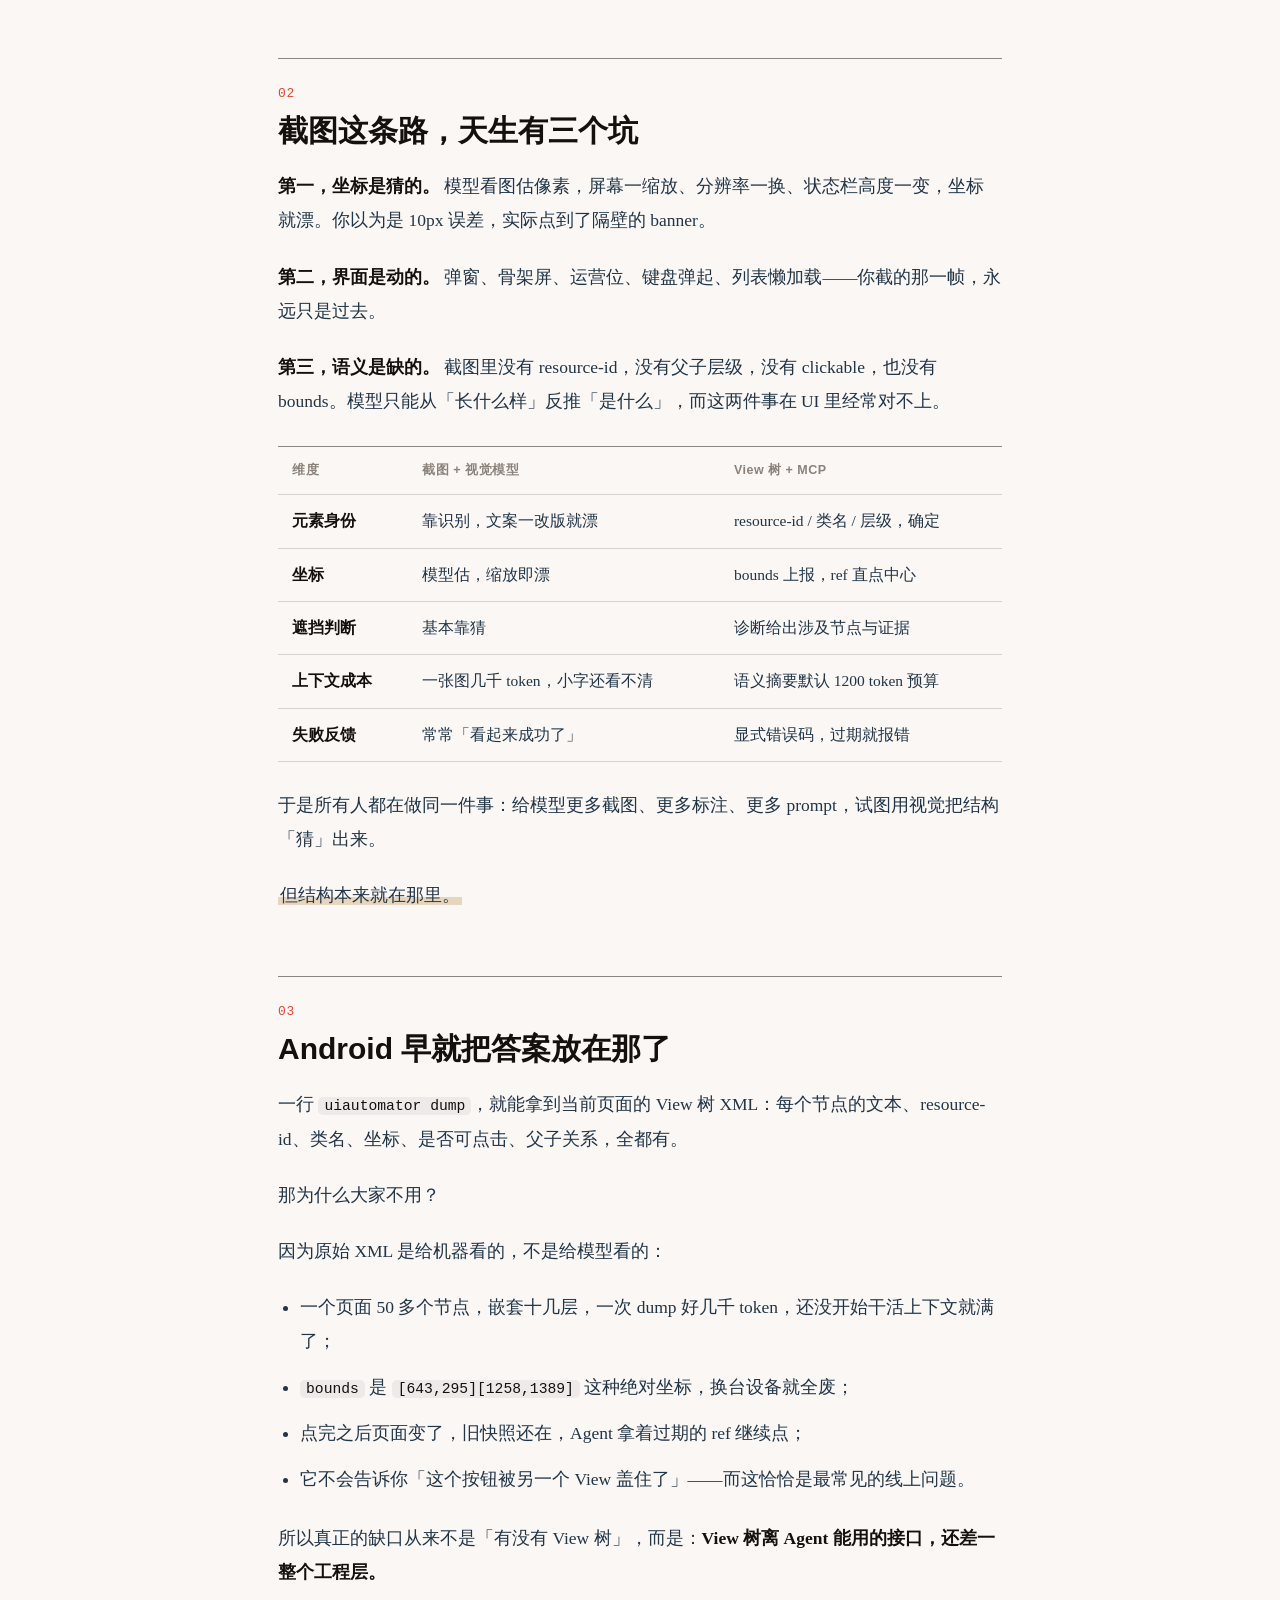
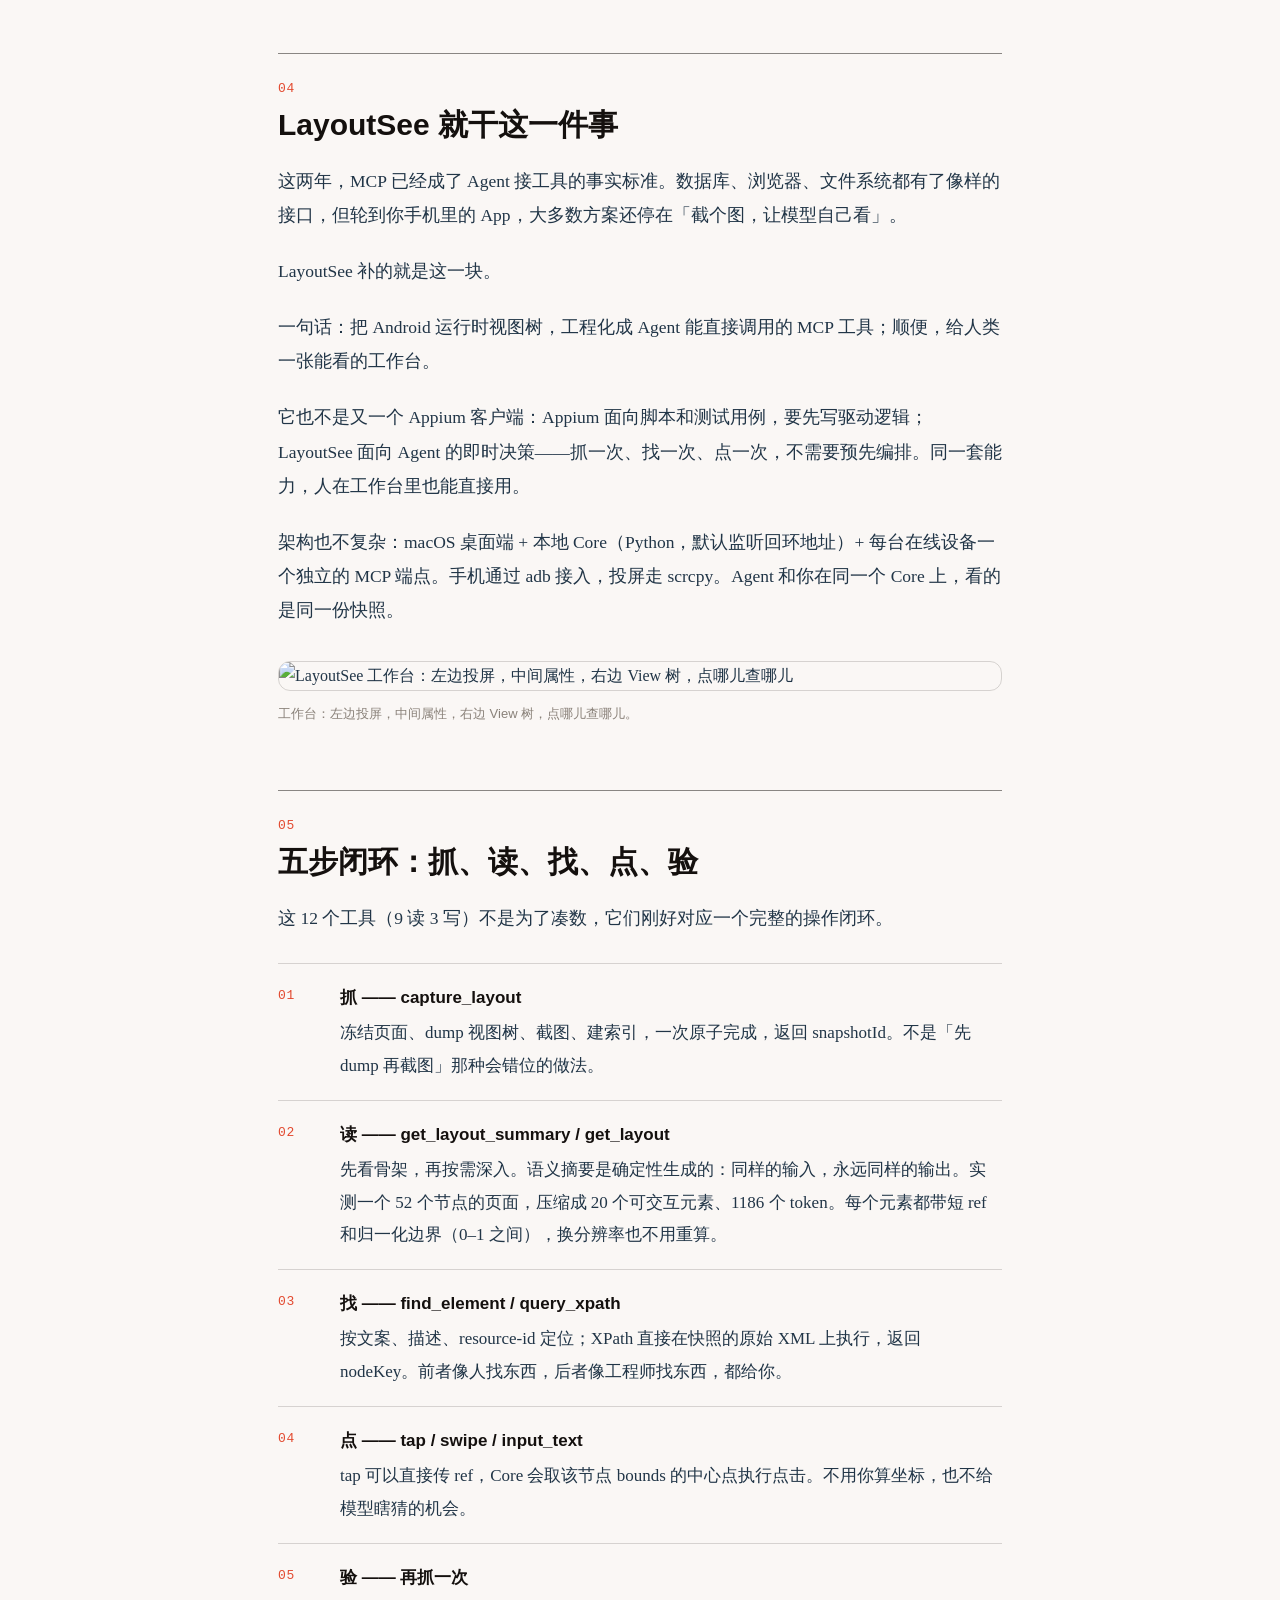
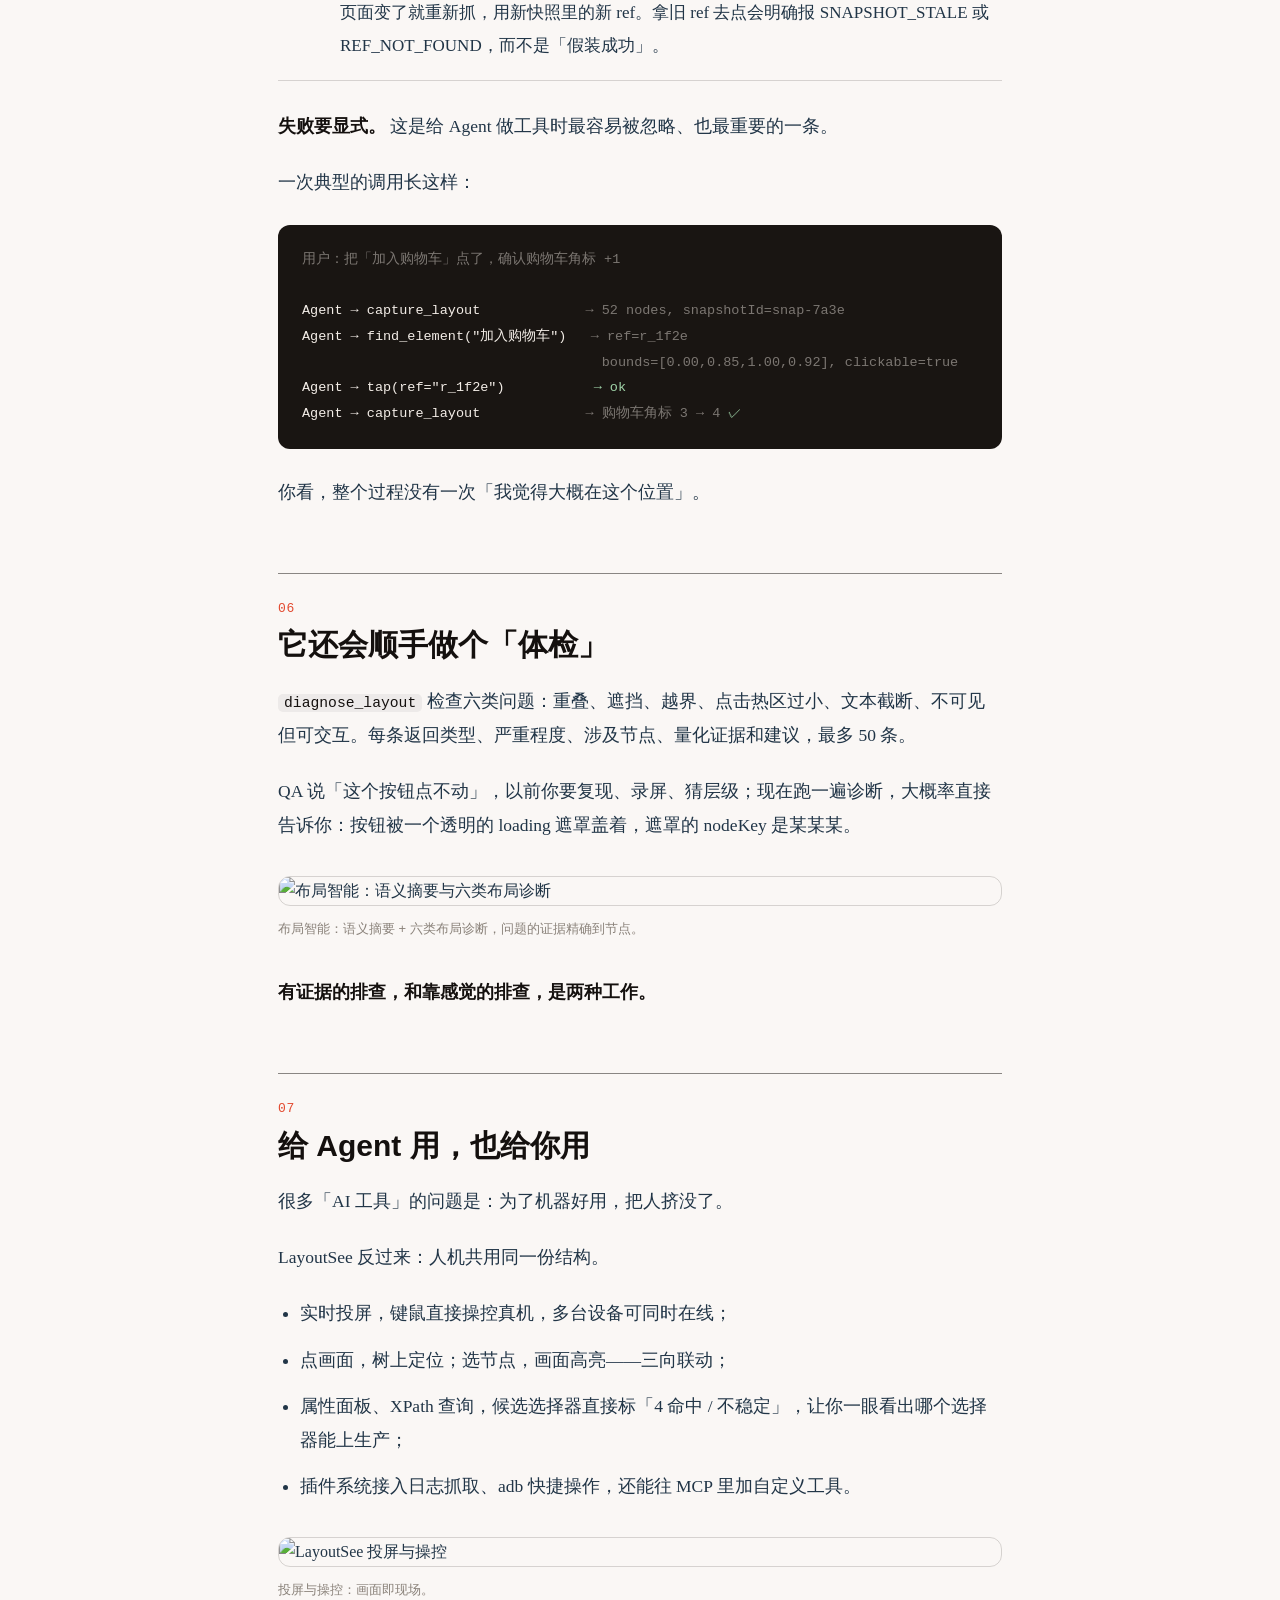
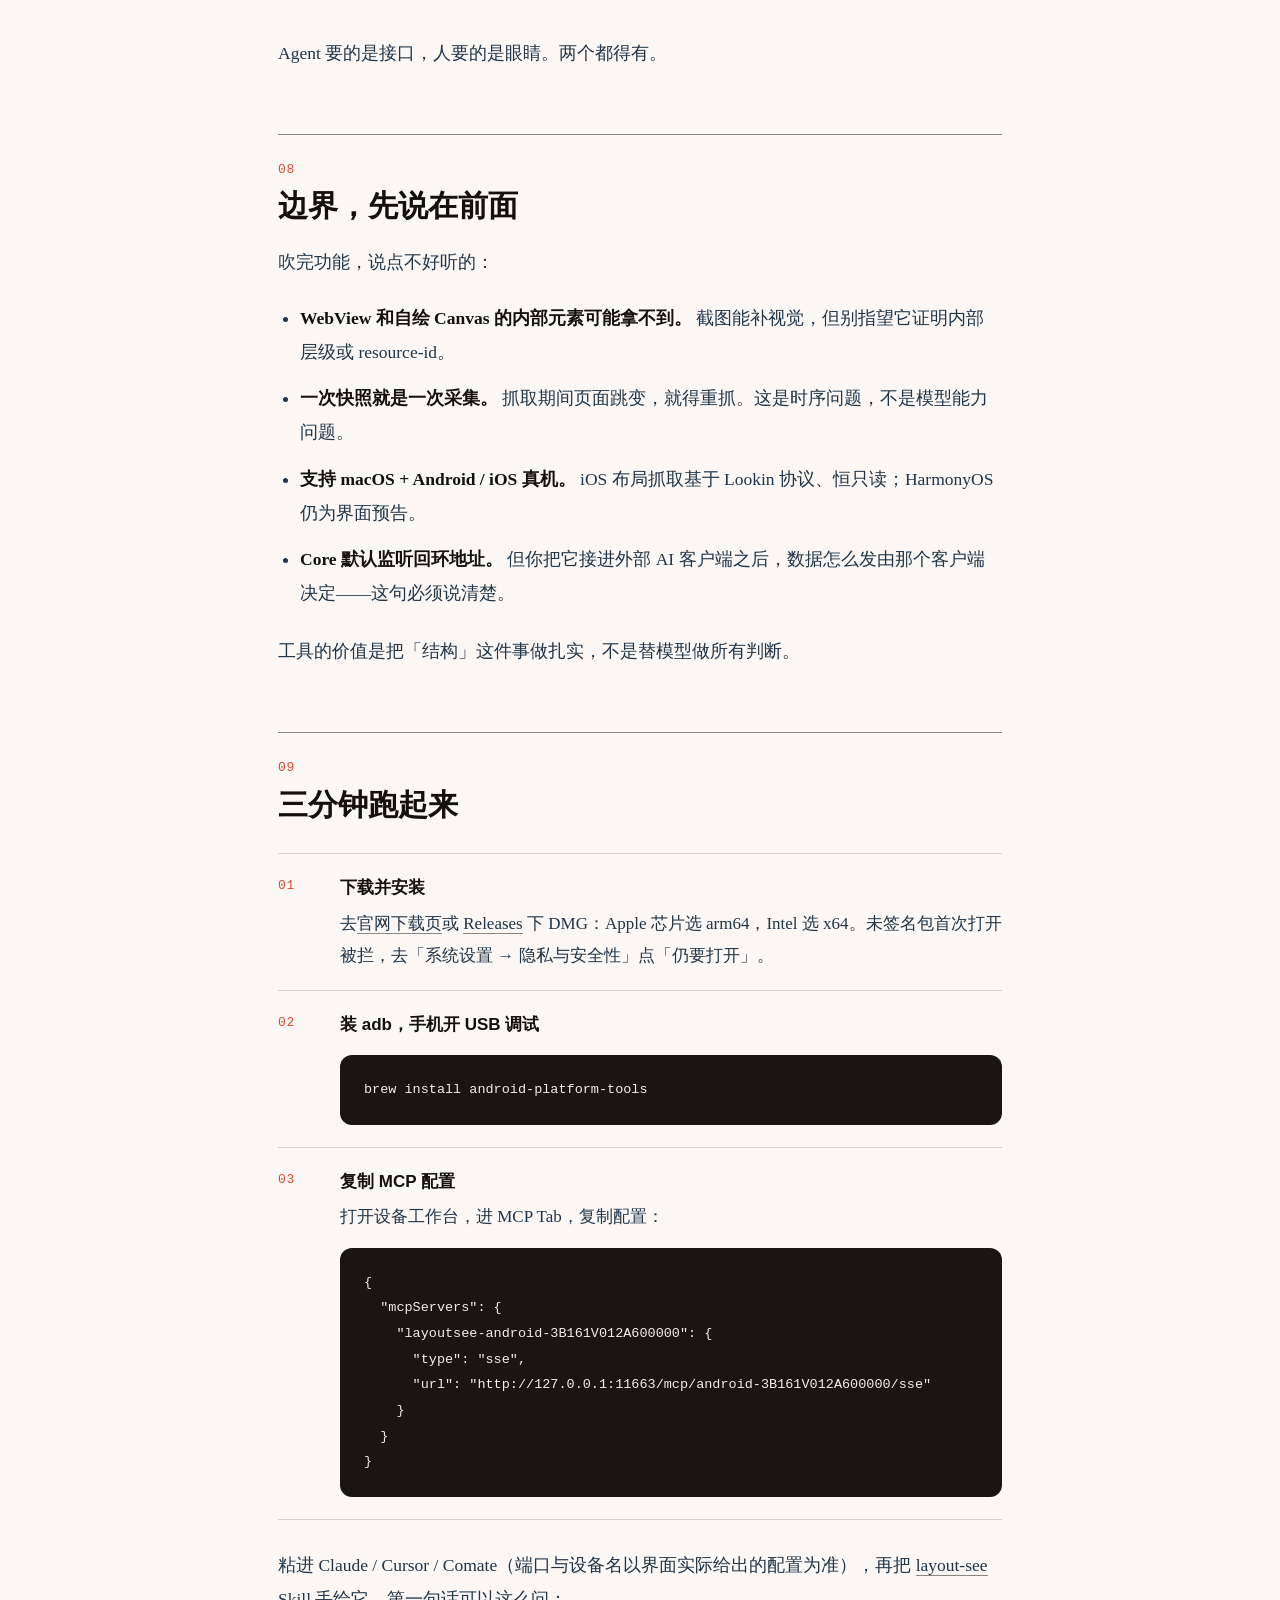
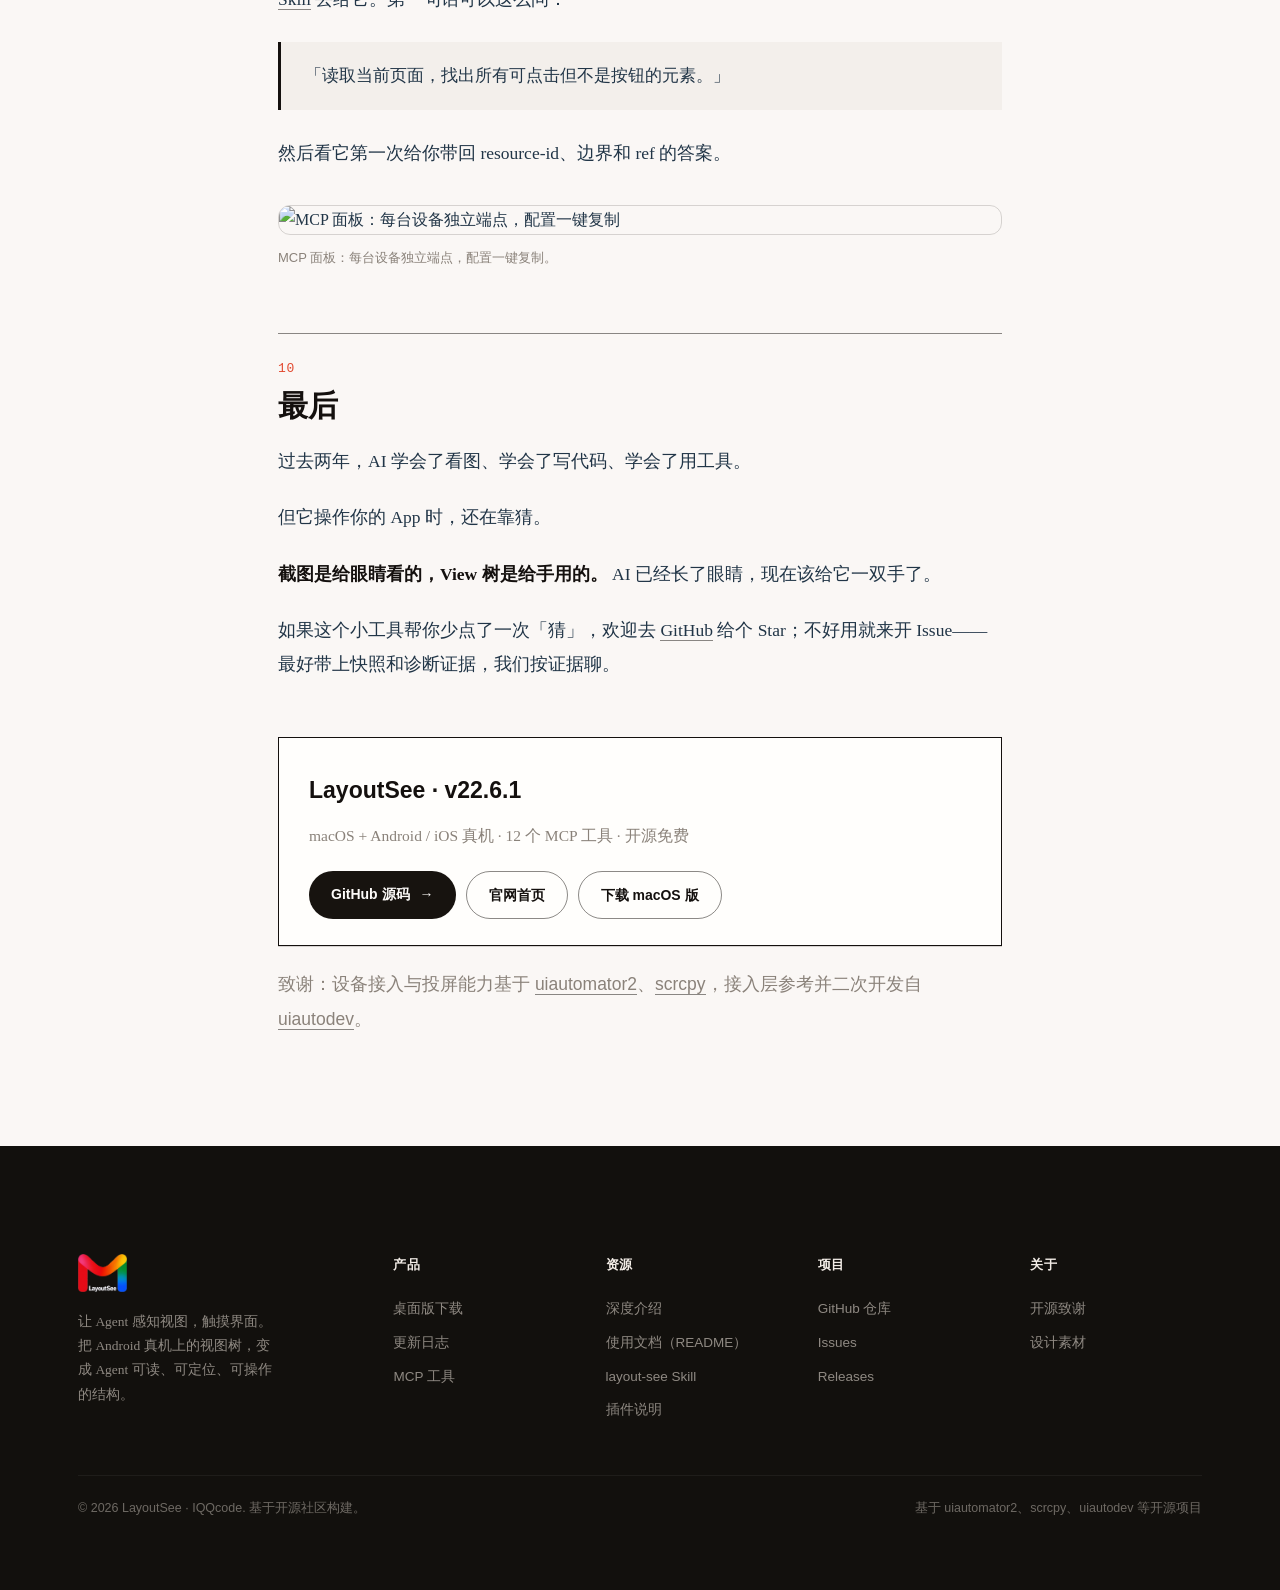
==== commit c1599e2d: "feat: 官网更新 Android / iOS 双端支持描述；编号列表收窄至内容列宽 - index/download/blog 三页文案更新：连接 Android / iOS 真机，   iOS " ====
--- a/blog.html
+++ b/blog.html
@@ -12,7 +12,7 @@
   <link rel="icon" type="image/png" sizes="32x32" href="assets/logo/favicon-32x32.png">
   <link rel="icon" type="image/png" sizes="16x16" href="assets/logo/favicon-16x16.png">
   <link rel="apple-touch-icon" href="assets/logo/apple-touch-icon-180x180.png">
-  <link rel="stylesheet" href="css/style.css?v=20261025b">
+  <link rel="stylesheet" href="css/style.css?v=20261101">
 </head>
 <body>
   <a class="skip-link" href="#main">跳到主要内容</a>
@@ -53,7 +53,7 @@
           <li>让 Agent 操作 App，主流做法是喂截图、让模型估坐标，准不准全看运气。</li>
           <li>LayoutSee 把 Android 运行时 View 树通过 MCP 暴露成 12 个工具：抓快照、读层级、找控件、点它、再验证。</li>
           <li>每台设备一个 SSE 端点，一段 JSON 接进 Claude / Cursor / Comate；写操作有只读门禁和审计日志。</li>
-          <li>开源免费，macOS + Android 真机，<a href="download.html">官网直接下载</a>。</li>
+          <li>开源免费，macOS + Android / iOS 真机（iOS 恒只读），<a href="download.html">官网直接下载</a>。</li>
         </ul>
       </aside>
 
@@ -200,7 +200,7 @@
       <ul class="article-list">
         <li><strong>WebView 和自绘 Canvas 的内部元素可能拿不到。</strong> 截图能补视觉，但别指望它证明内部层级或 resource-id。</li>
         <li><strong>一次快照就是一次采集。</strong> 抓取期间页面跳变，就得重抓。这是时序问题，不是模型能力问题。</li>
-        <li><strong>只支持 macOS + Android 真机。</strong> iOS 还在路上，目前是界面预告。</li>
+        <li><strong>支持 macOS + Android / iOS 真机。</strong> iOS 布局抓取基于 Lookin 协议、恒只读；HarmonyOS 仍为界面预告。</li>
         <li><strong>Core 默认监听回环地址。</strong> 但你把它接进外部 AI 客户端之后，数据怎么发由那个客户端决定——这句必须说清楚。</li>
       </ul>
 
@@ -248,7 +248,7 @@
 
       <div class="article-cta">
         <p class="cta-title">LayoutSee · <span data-release-tag>v22.6.1</span></p>
-        <p class="cta-sub">macOS + Android 真机 · 12 个 MCP 工具 · 开源免费</p>
+        <p class="cta-sub">macOS + Android / iOS 真机 · 12 个 MCP 工具 · 开源免费</p>
         <div class="cta-links">
           <a class="btn-pill" href="https://github.com/IQQcode/LayoutSee" target="_blank" rel="noopener">GitHub 源码 <span class="arr">→</span></a>
           <a class="btn-light" href="index.html">官网首页</a>
--- a/css/style.css
+++ b/css/style.css
@@ -291,7 +291,12 @@
 /* ------------------------------------------------------------
    编号列表行（01 / 标题 / →）— 全站核心组件
    ------------------------------------------------------------ */
-.rows { border-top: 1px solid var(--line); }
+.rows {
+  border-top: 1px solid var(--line);
+  max-width: var(--wrap);
+  margin: 0 auto;
+  padding: 0 28px;
+}
 .rows li { border-bottom: 1px solid var(--line); }
 .row-link {
   display: grid; grid-template-columns: 96px 1fr 96px;
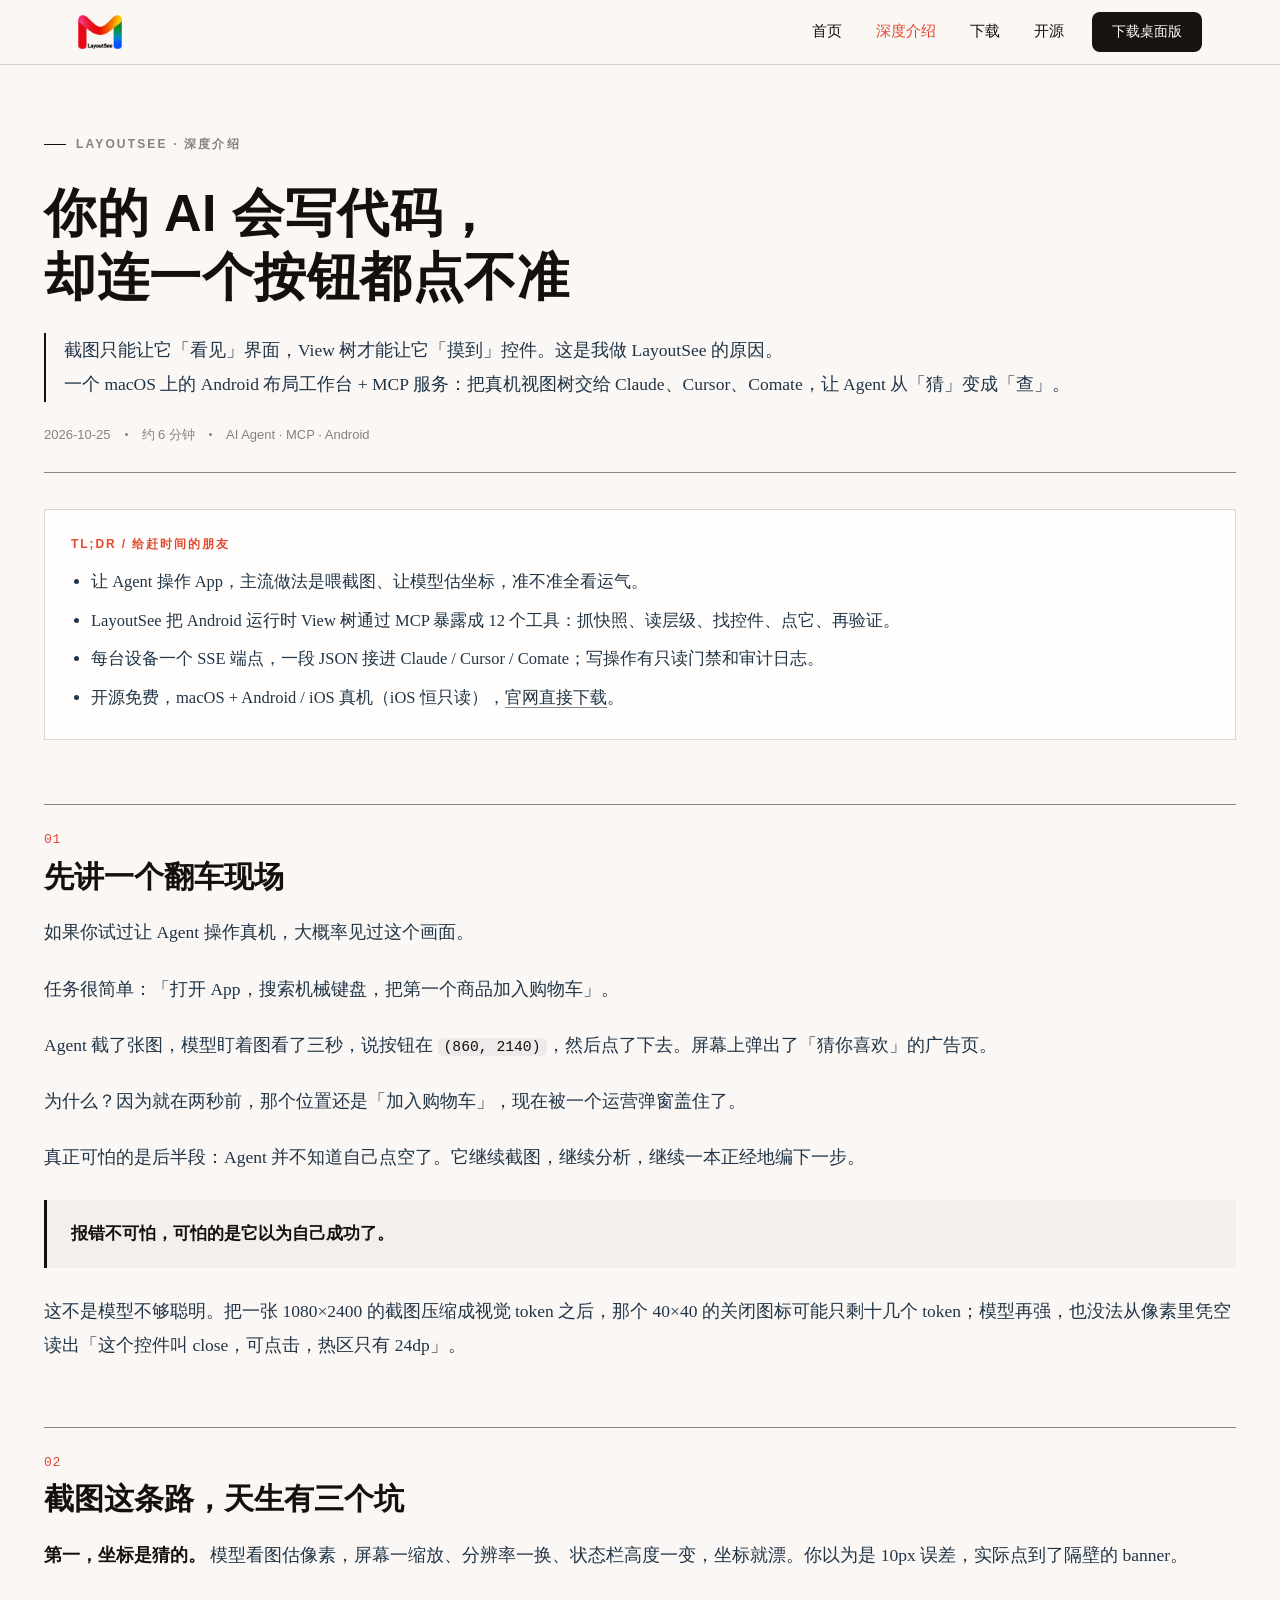
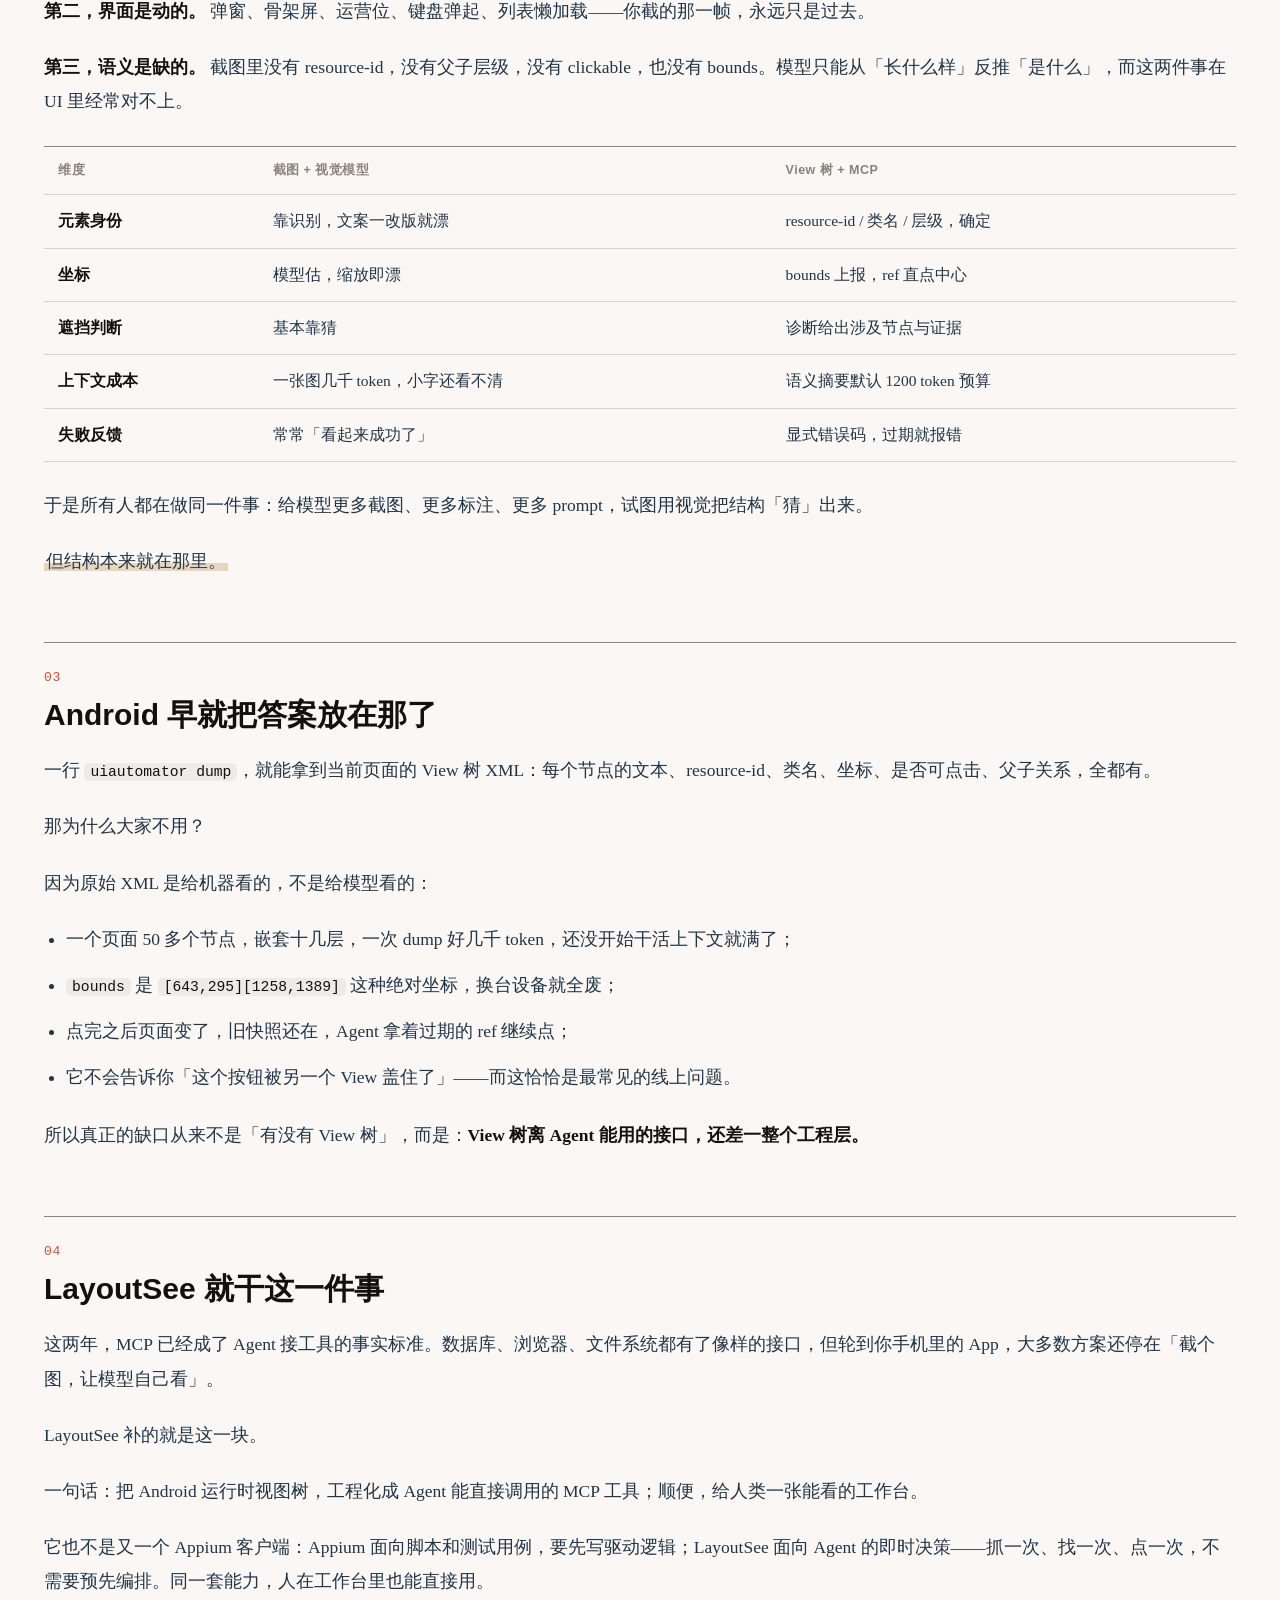
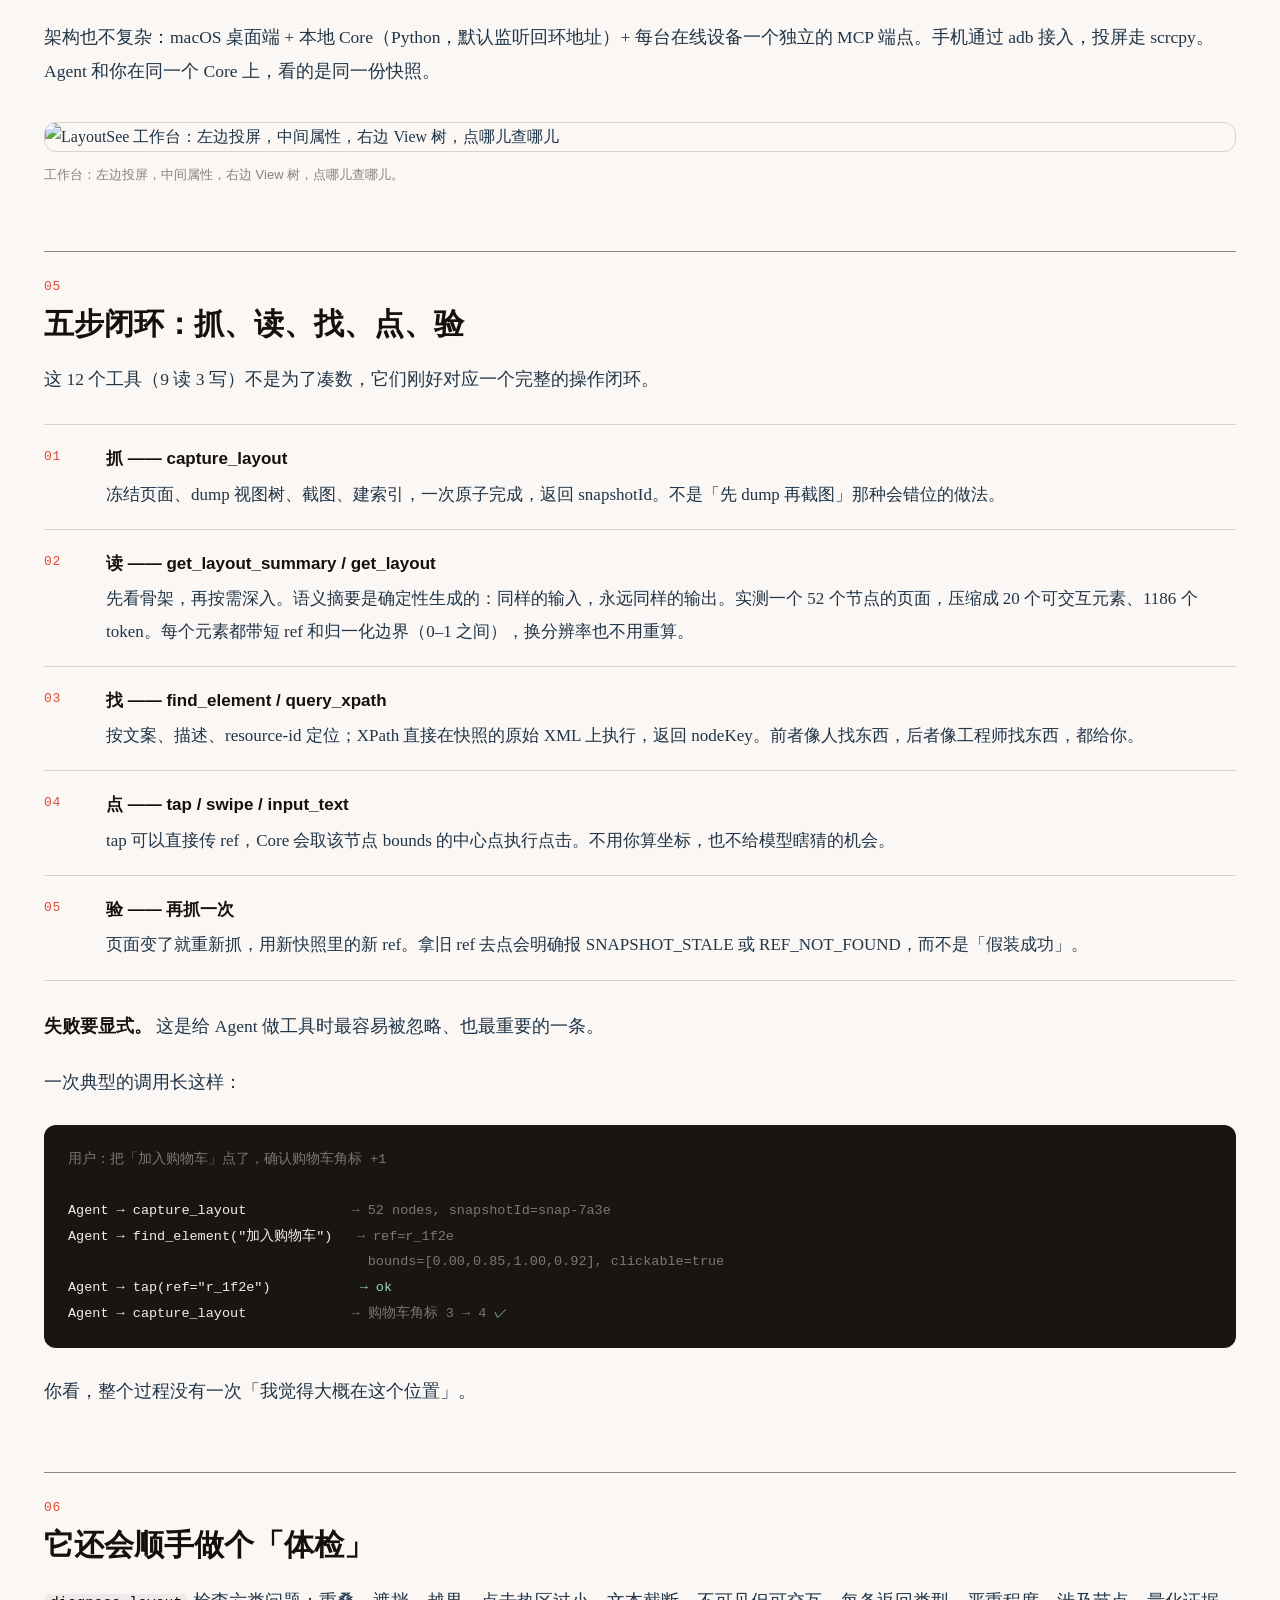
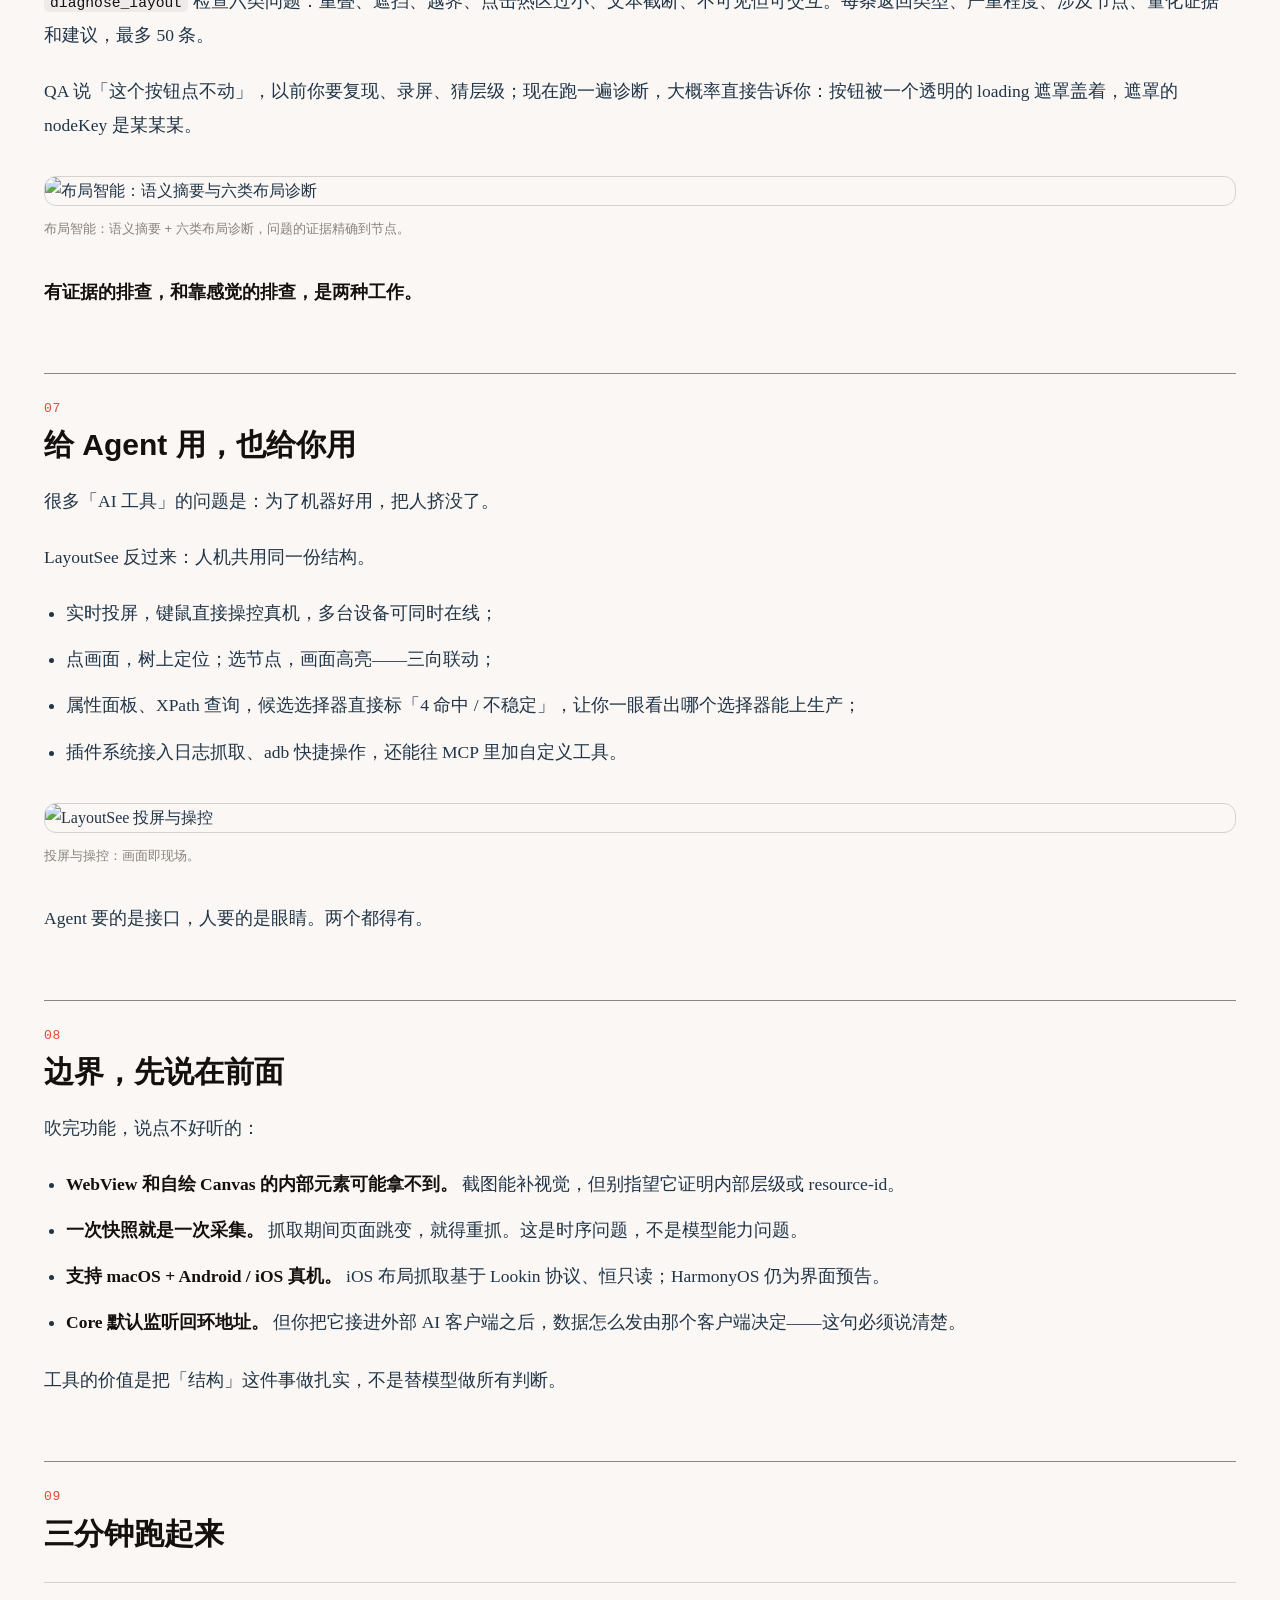
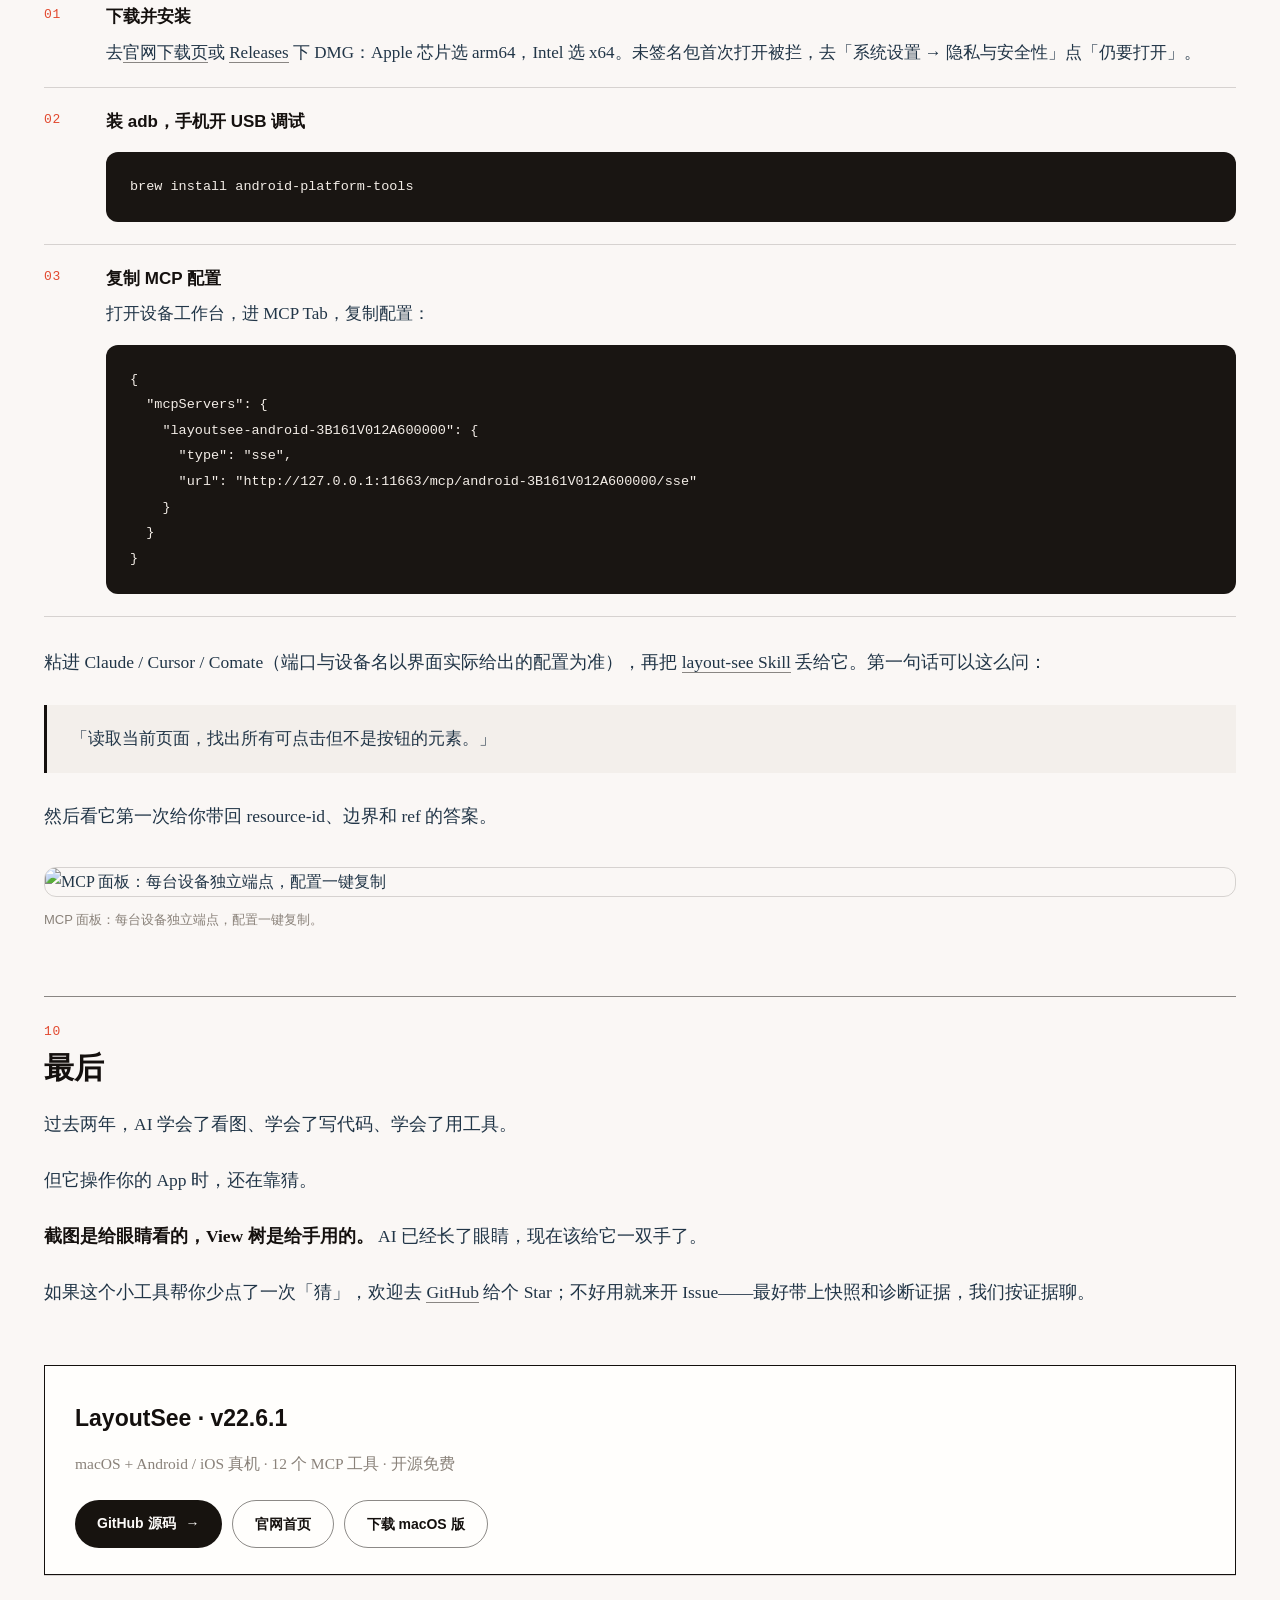
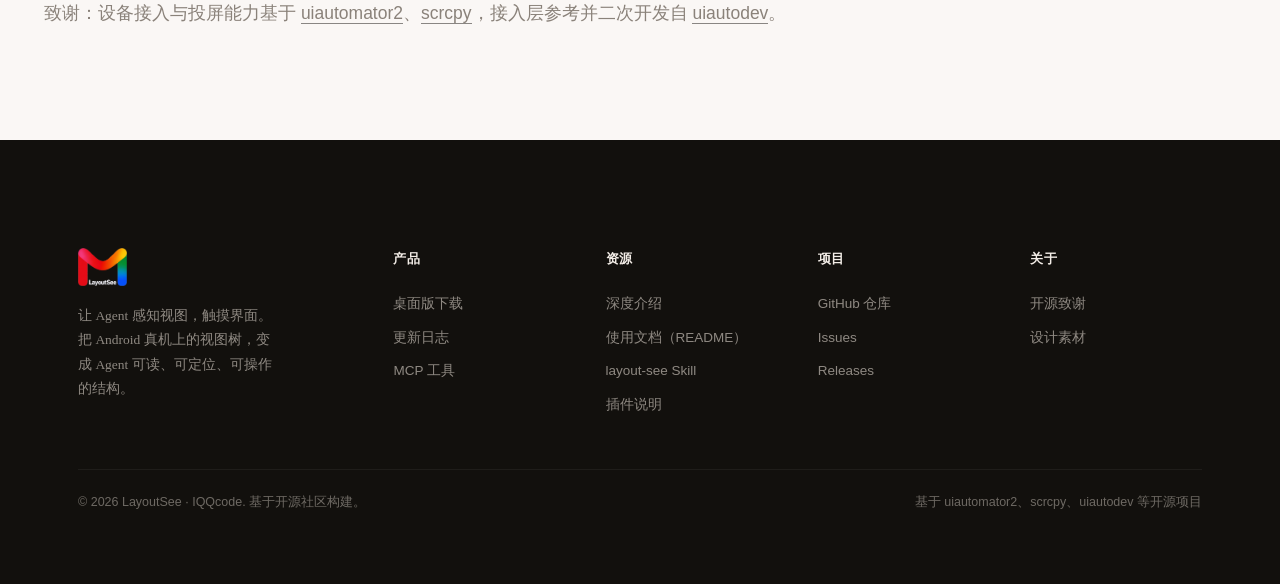
==== commit 35742a5e: "style: 深度介绍文章宽度按 780px 加宽 3/5 至 1248px；首页双卡片与 MCP 网格收至内容列宽对齐" ====
--- a/blog.html
+++ b/blog.html
@@ -12,7 +12,7 @@
   <link rel="icon" type="image/png" sizes="32x32" href="assets/logo/favicon-32x32.png">
   <link rel="icon" type="image/png" sizes="16x16" href="assets/logo/favicon-16x16.png">
   <link rel="apple-touch-icon" href="assets/logo/apple-touch-icon-180x180.png">
-  <link rel="stylesheet" href="css/style.css?v=20261101">
+  <link rel="stylesheet" href="css/style.css?v=20261102">
 </head>
 <body>
   <a class="skip-link" href="#main">跳到主要内容</a>
--- a/css/style.css
+++ b/css/style.css
@@ -230,6 +230,7 @@
   display: grid; grid-template-columns: 1fr 1fr;
   gap: 1px; background: var(--line);
   border-bottom: 1px solid var(--line);
+  max-width: var(--wrap); margin: 0 auto;
 }
 .duo-card {
   background: var(--bg);
@@ -362,6 +363,7 @@
   display: grid; grid-template-columns: 1fr 1fr;
   gap: 1px; background: var(--line);
   border-top: 1px solid var(--line); border-bottom: 1px solid var(--line);
+  max-width: var(--wrap); margin: 0 auto;
 }
 .mcp-cell { background: var(--bg); padding: 26px 34px 28px; transition: background 0.16s ease; }
 .mcp-cell:hover { background: var(--bg-white); }
@@ -541,7 +543,7 @@
    ------------------------------------------------------------ */
 .nav > a.active { color: var(--accent); }
 
-.article-wrap { max-width: 780px; margin: 0 auto; padding: 68px 28px 88px; }
+.article-wrap { max-width: 1248px; margin: 0 auto; padding: 68px 28px 88px; }
 
 .article-wrap .kicker {
   font-family: var(--sans); font-size: 12px; font-weight: 600;
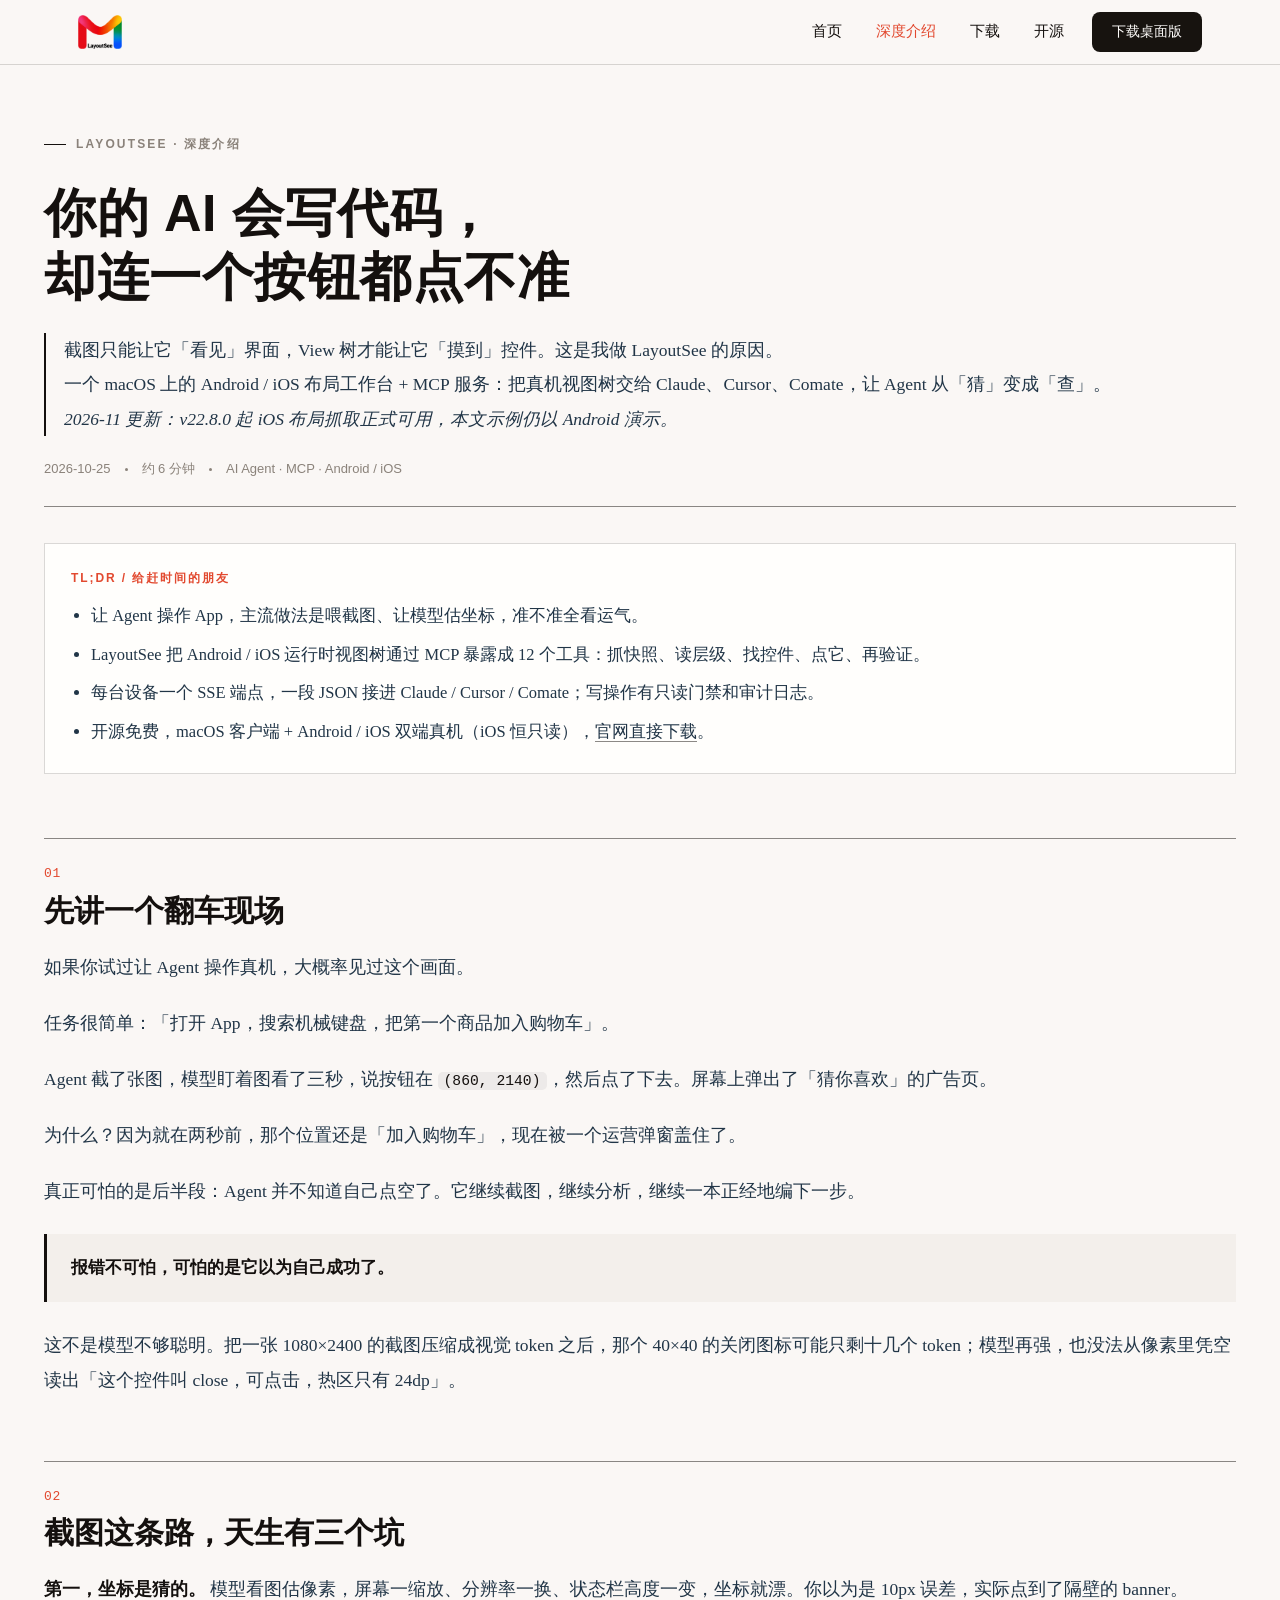
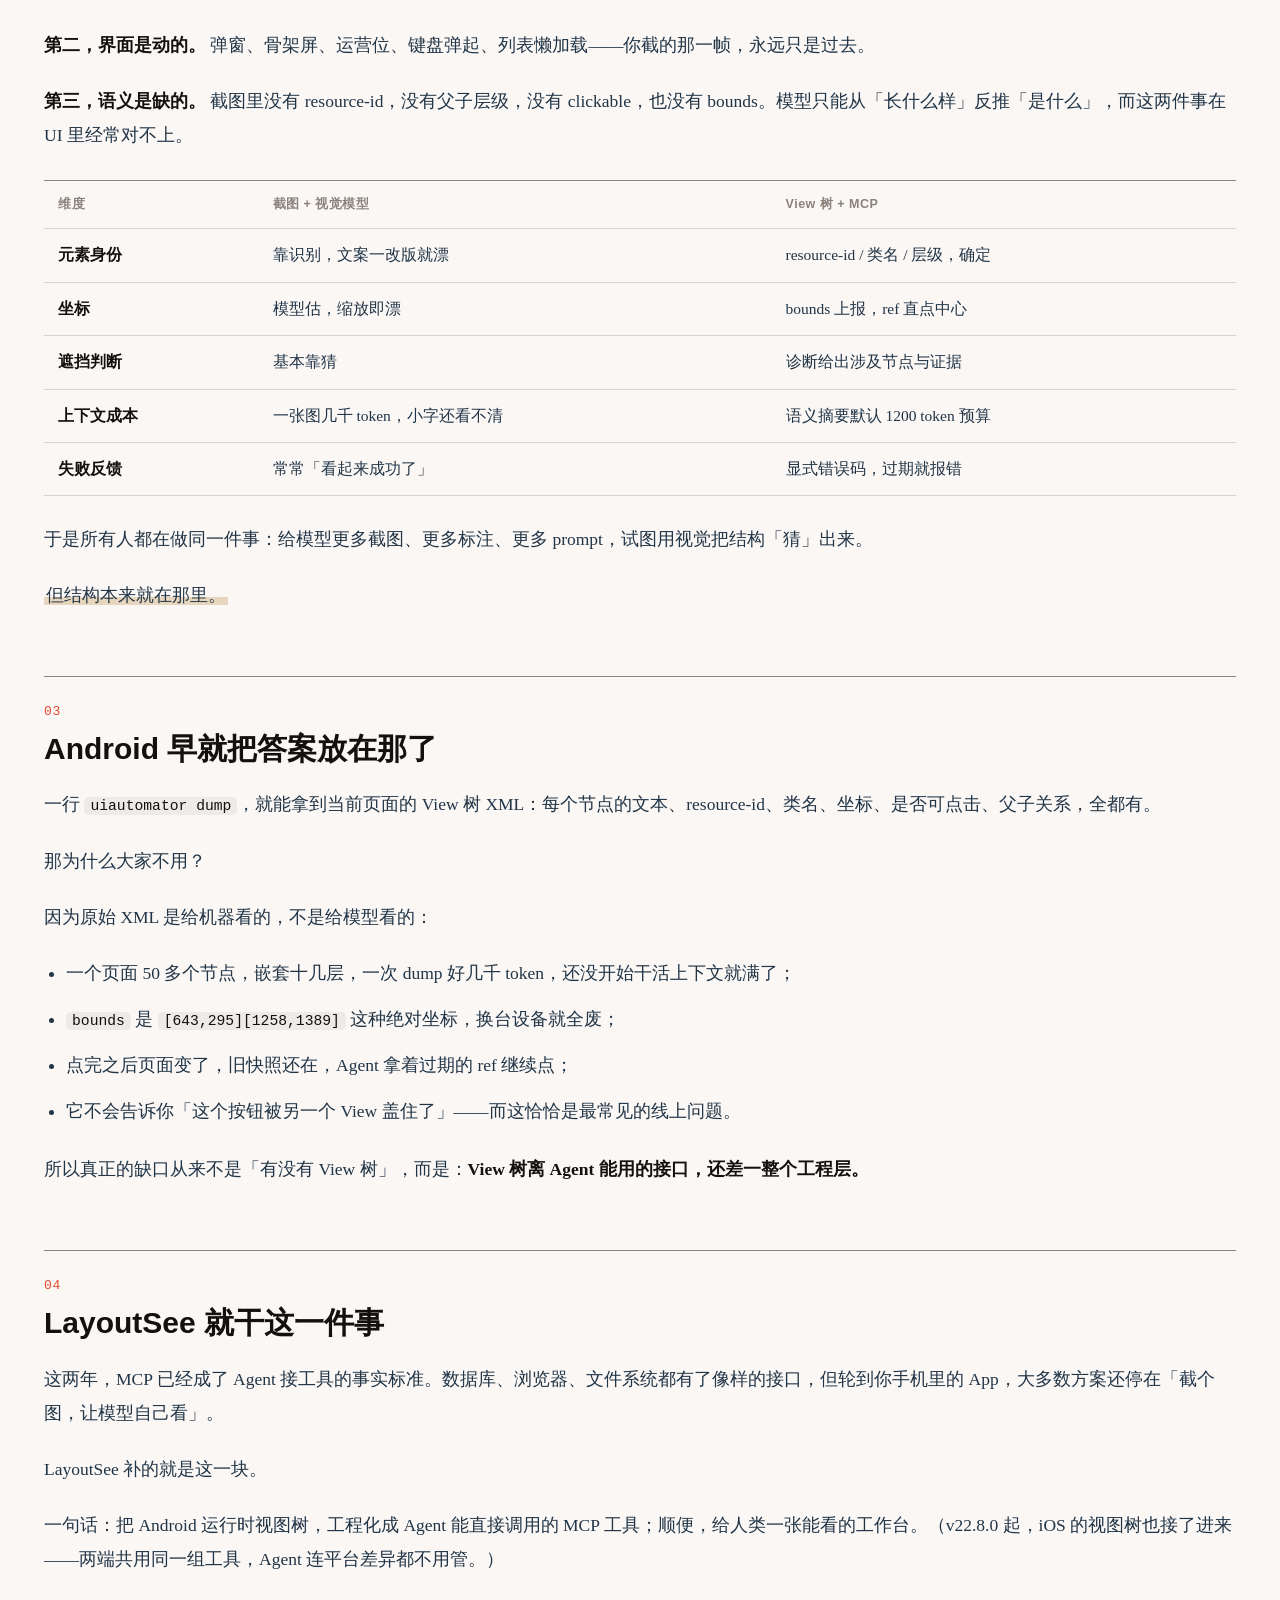
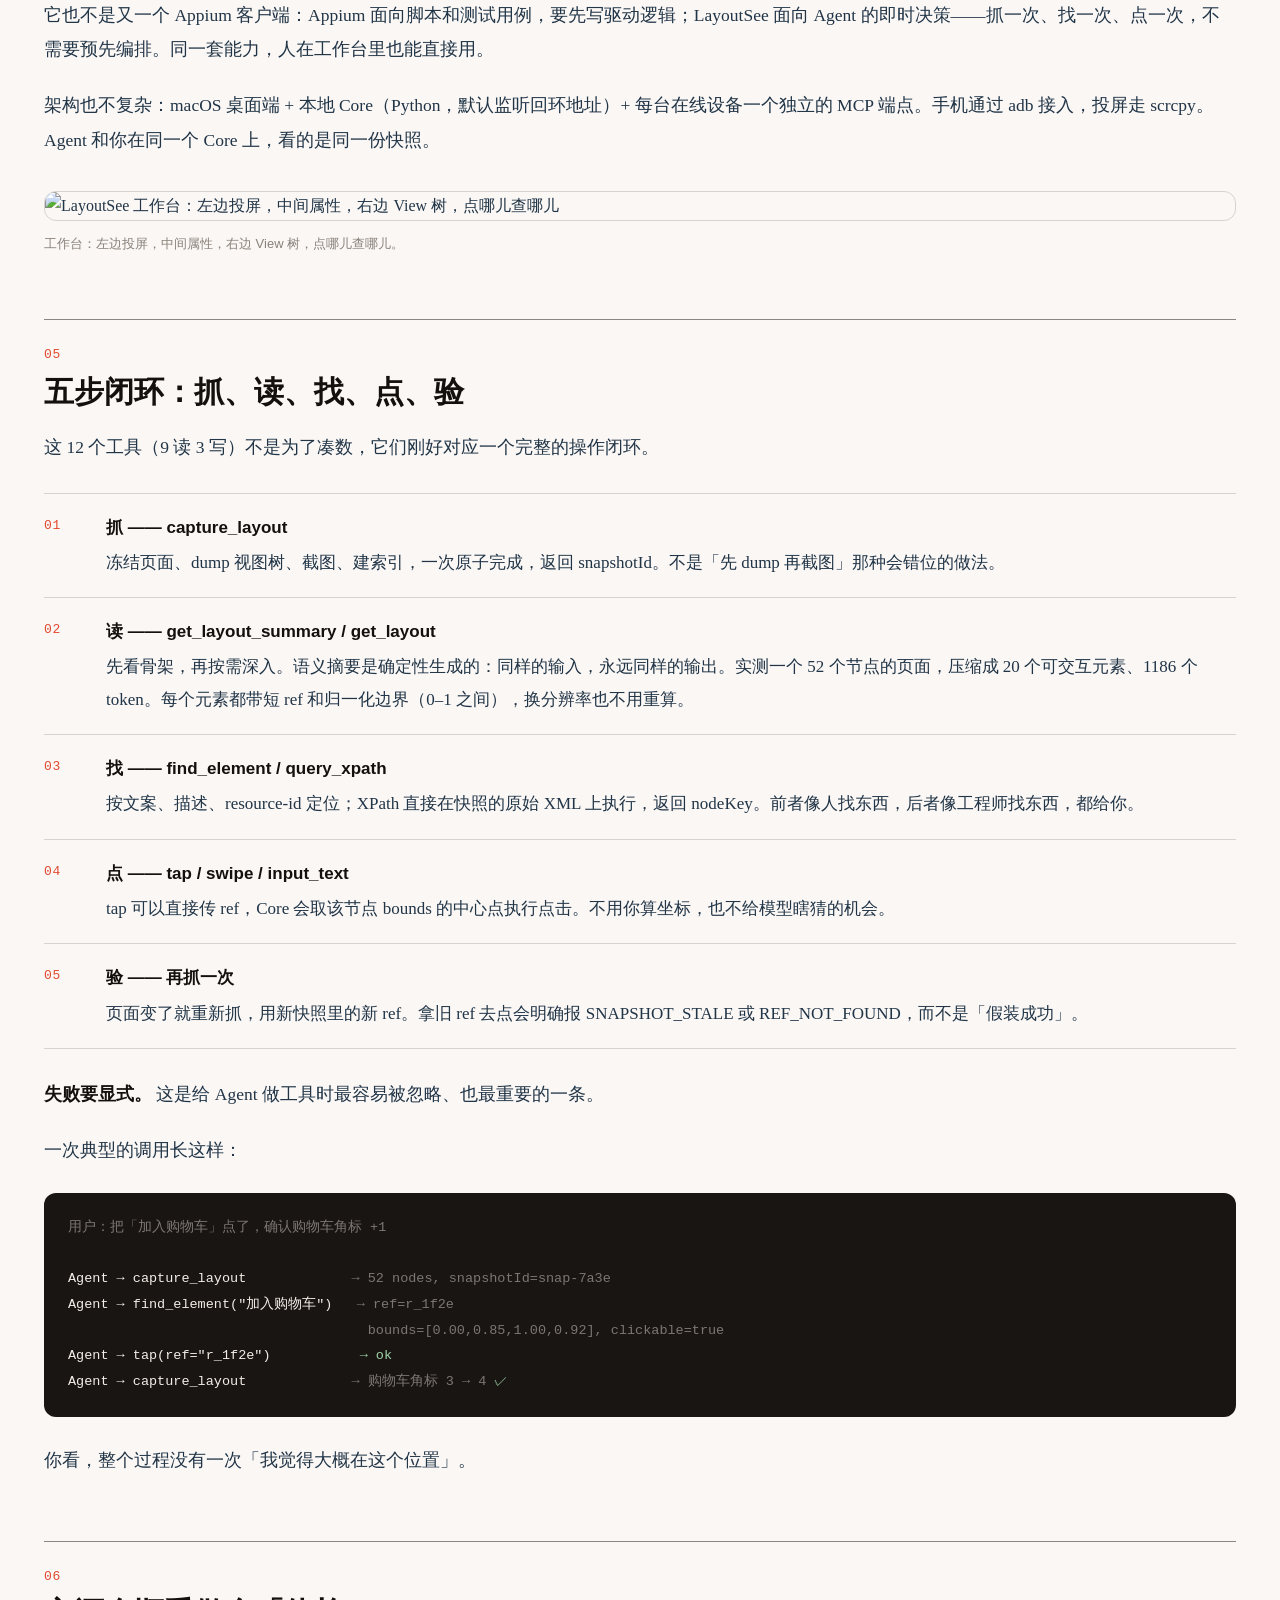
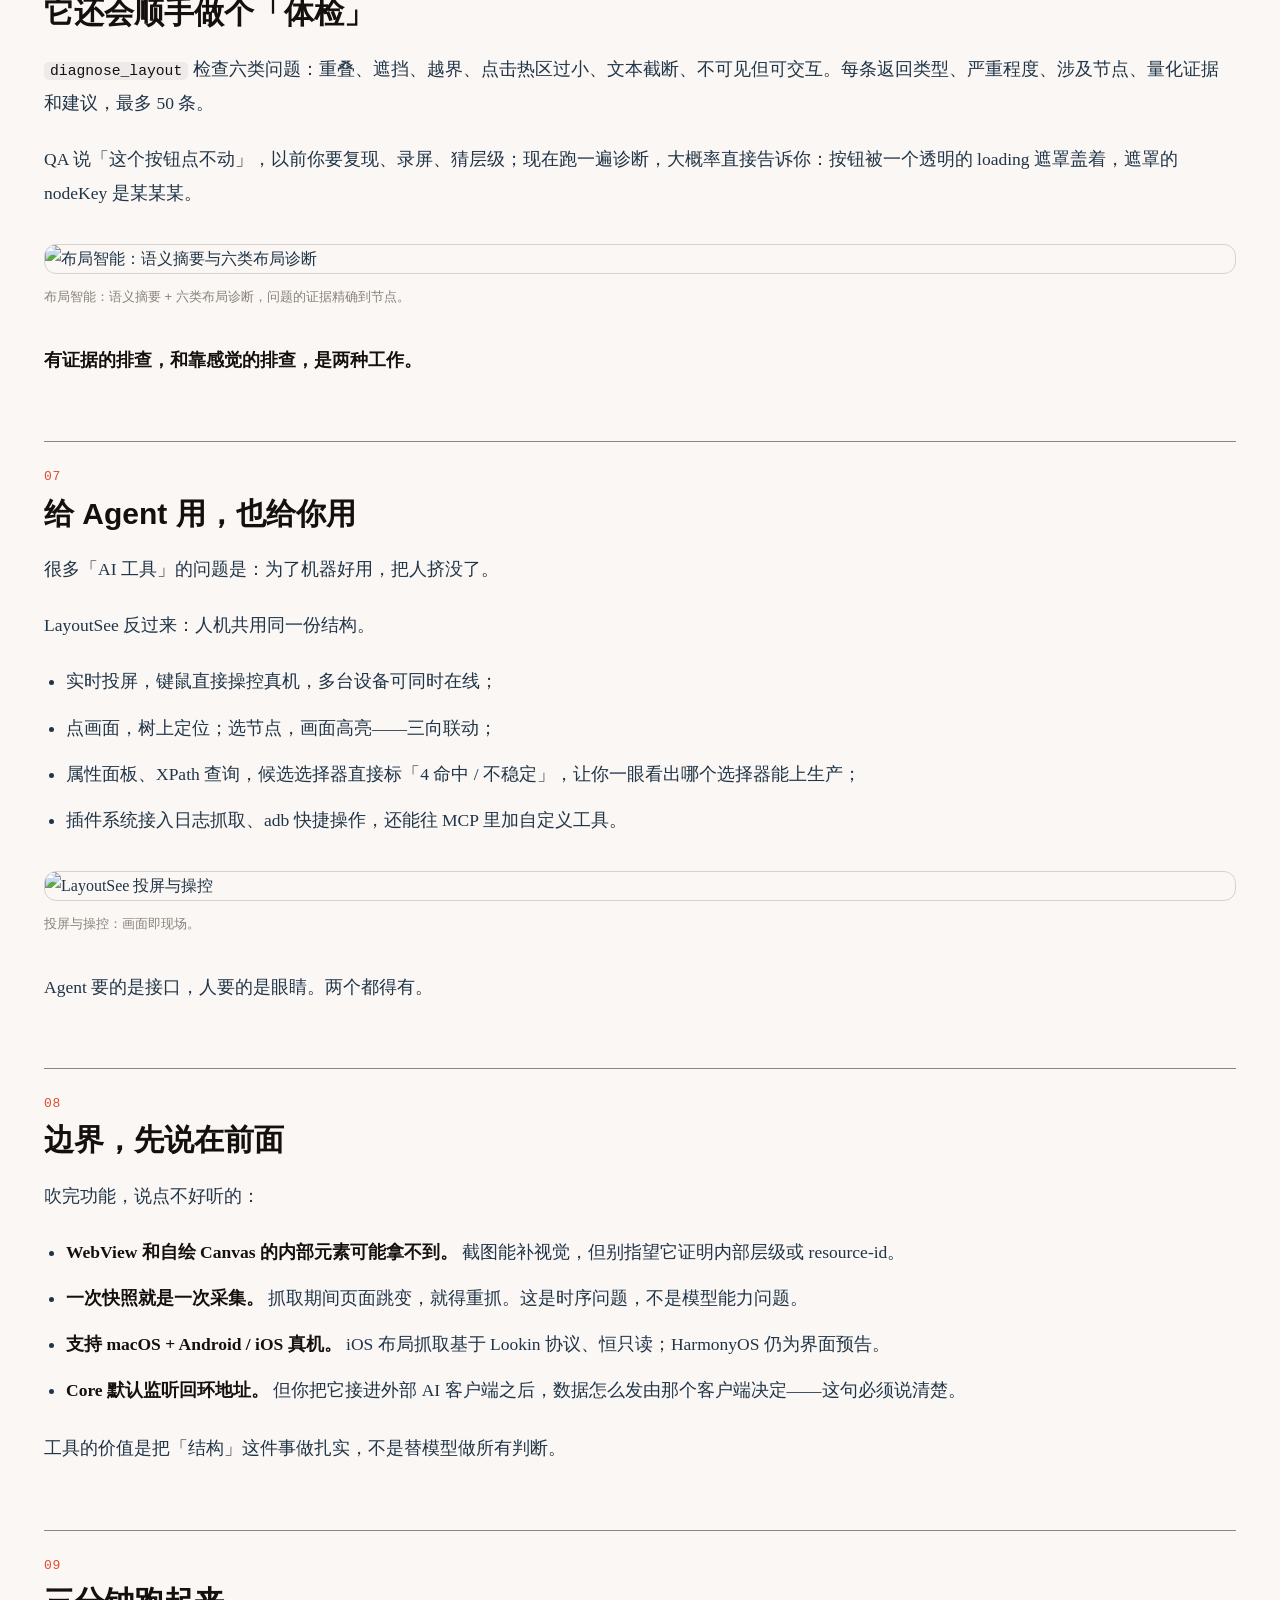
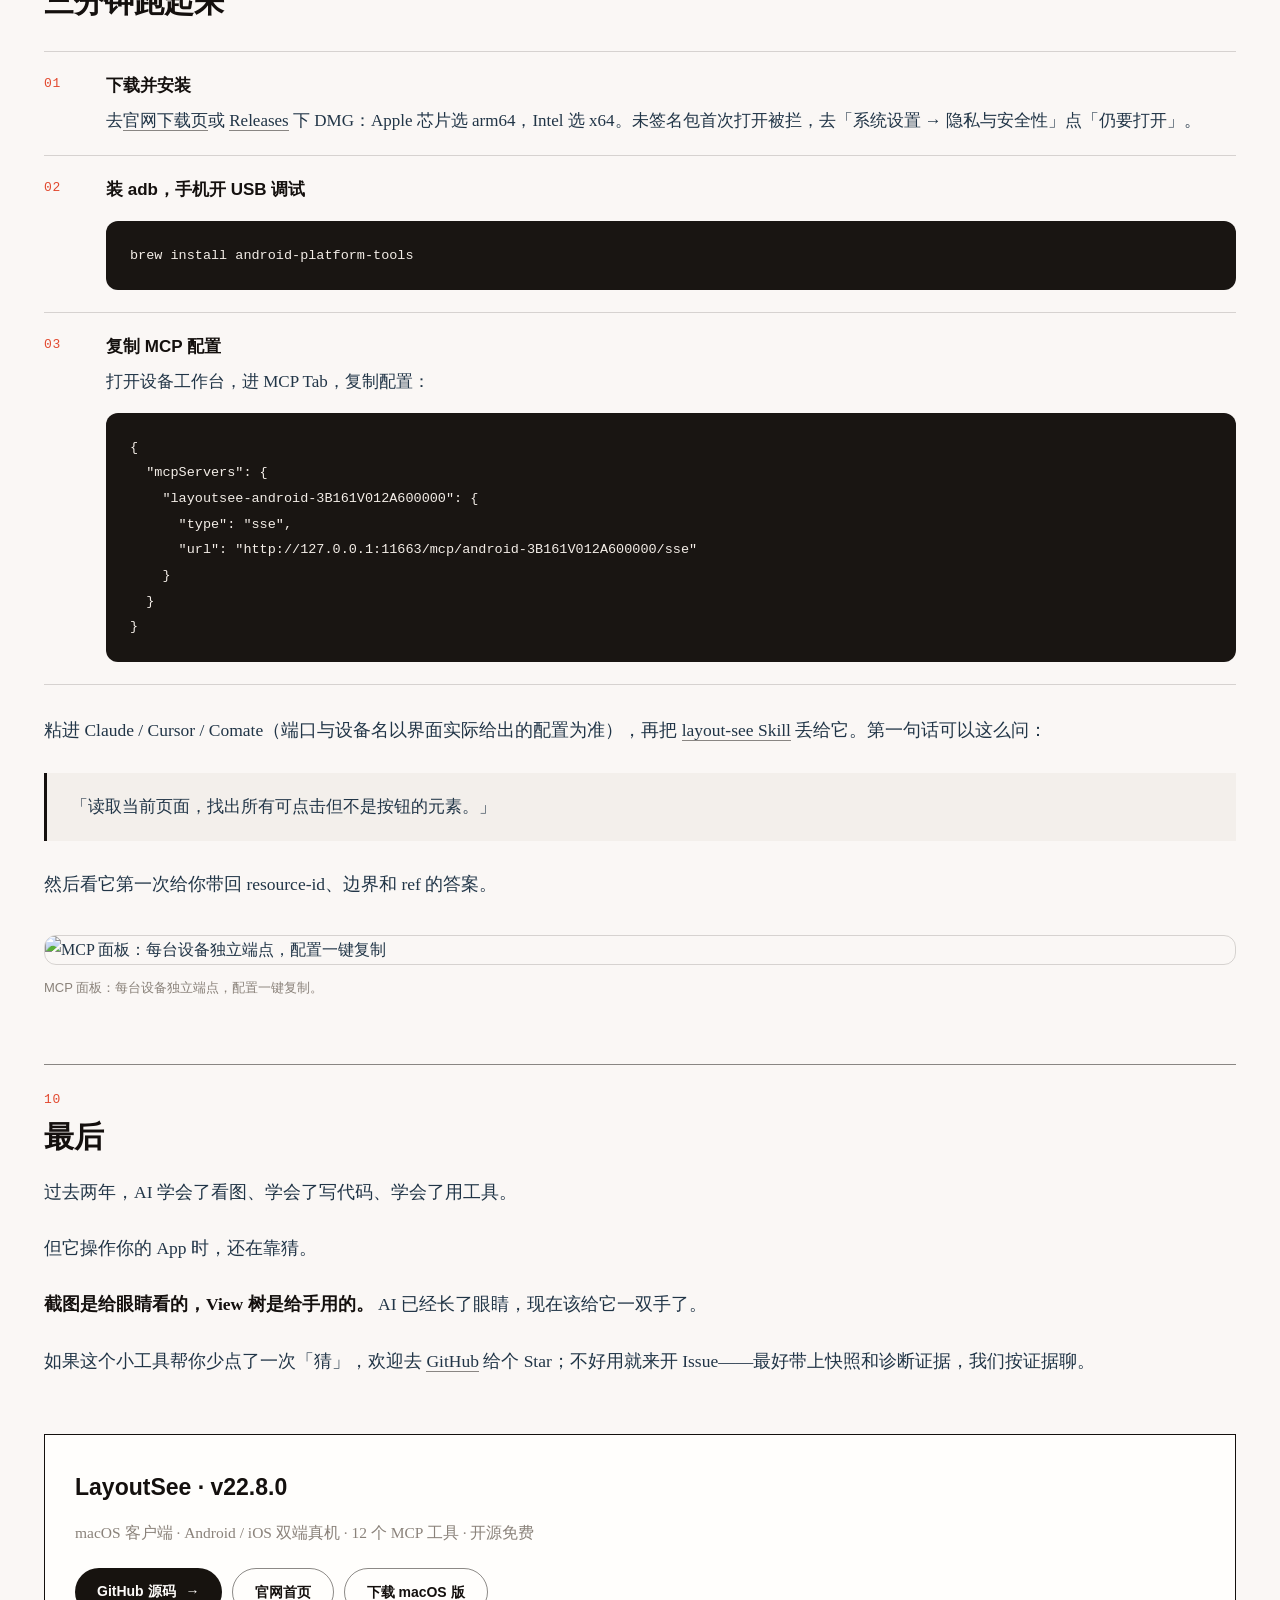
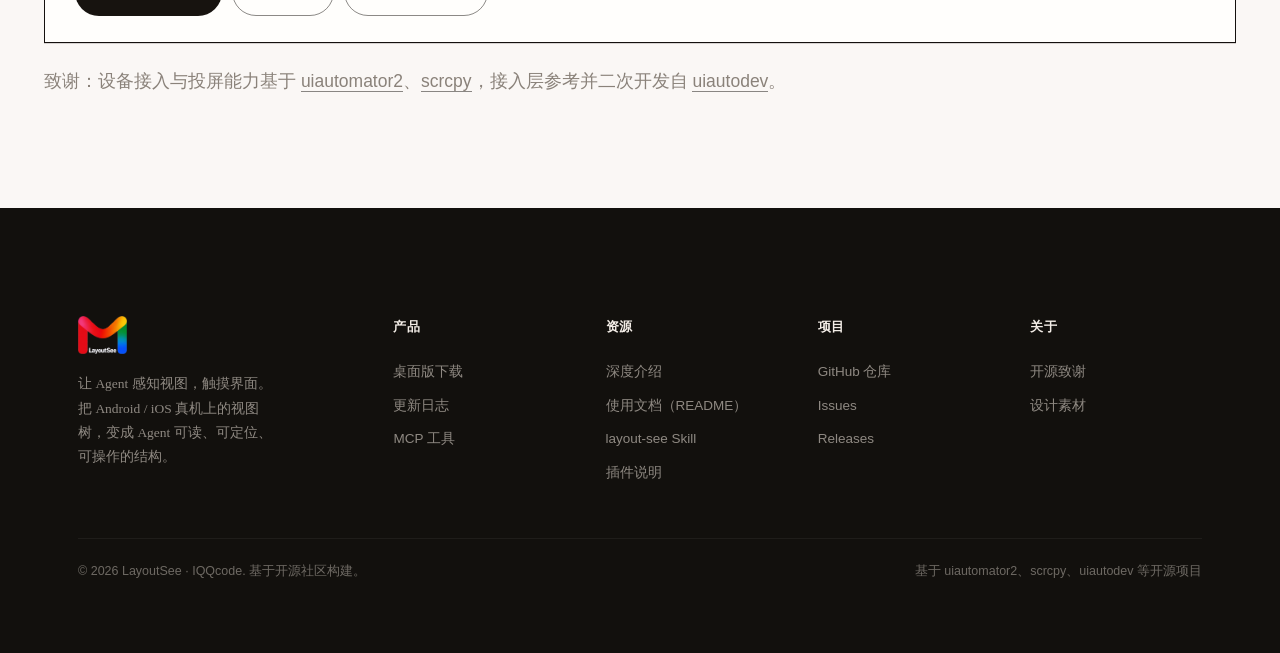
==== commit 90f57633: "feat: 官网更新 v22.8.0：首页新增 Android / iOS 双端布局专区，下载页新增双端与 Agent 能力特性区，DMG 瘦身与版本号同步" ====
--- a/blog.html
+++ b/blog.html
@@ -4,7 +4,7 @@
   <meta charset="utf-8">
   <meta name="viewport" content="width=device-width, initial-scale=1">
   <title>你的 AI 会写代码，却连一个按钮都点不准 — LayoutSee 深度介绍</title>
-  <meta name="description" content="截图只能让 Agent 看见界面，View 树才能让它摸到控件。LayoutSee 把 Android 运行时视图树做成 12 个 MCP 工具：抓快照、读层级、找控件、点它、再验证。">
+  <meta name="description" content="截图只能让 Agent 看见界面，View 树才能让它摸到控件。LayoutSee 把 Android / iOS 运行时视图树做成 12 个 MCP 工具：抓快照、读层级、找控件、点它、再验证。">
   <meta property="og:title" content="你的 AI 会写代码，却连一个按钮都点不准">
   <meta property="og:description" content="截图只能让 Agent 看见界面，View 树才能让它摸到控件。">
   <meta property="og:image" content="https://iqqcode-cdn.oss-cn-beijing.aliyuncs.com/dev/layoutsee/04-layout-element-view.png">
@@ -39,21 +39,22 @@
       <h1>你的 AI 会写代码，<br>却连一个按钮都点不准</h1>
 
       <p class="standfirst">截图只能让它「看见」界面，View 树才能让它「摸到」控件。这是我做 LayoutSee 的原因。<br>
-      一个 macOS 上的 Android 布局工作台 + MCP 服务：把真机视图树交给 Claude、Cursor、Comate，让 Agent 从「猜」变成「查」。</p>
+      一个 macOS 上的 Android / iOS 布局工作台 + MCP 服务：把真机视图树交给 Claude、Cursor、Comate，让 Agent 从「猜」变成「查」。<br>
+      <em>2026-11 更新：v22.8.0 起 iOS 布局抓取正式可用，本文示例仍以 Android 演示。</em></p>
 
       <div class="article-meta">
         <span>2026-10-25</span><span class="dot"></span>
         <span>约 6 分钟</span><span class="dot"></span>
-        <span>AI Agent · MCP · Android</span>
+        <span>AI Agent · MCP · Android / iOS</span>
       </div>
 
       <aside class="tldr">
         <div class="tldr-title">TL;DR / 给赶时间的朋友</div>
         <ul>
           <li>让 Agent 操作 App，主流做法是喂截图、让模型估坐标，准不准全看运气。</li>
-          <li>LayoutSee 把 Android 运行时 View 树通过 MCP 暴露成 12 个工具：抓快照、读层级、找控件、点它、再验证。</li>
+          <li>LayoutSee 把 Android / iOS 运行时视图树通过 MCP 暴露成 12 个工具：抓快照、读层级、找控件、点它、再验证。</li>
           <li>每台设备一个 SSE 端点，一段 JSON 接进 Claude / Cursor / Comate；写操作有只读门禁和审计日志。</li>
-          <li>开源免费，macOS + Android / iOS 真机（iOS 恒只读），<a href="download.html">官网直接下载</a>。</li>
+          <li>开源免费，macOS 客户端 + Android / iOS 双端真机（iOS 恒只读），<a href="download.html">官网直接下载</a>。</li>
         </ul>
       </aside>
 
@@ -123,7 +124,7 @@
 
       <p>LayoutSee 补的就是这一块。</p>
 
-      <p>一句话：把 Android 运行时视图树，工程化成 Agent 能直接调用的 MCP 工具；顺便，给人类一张能看的工作台。</p>
+      <p>一句话：把 Android 运行时视图树，工程化成 Agent 能直接调用的 MCP 工具；顺便，给人类一张能看的工作台。（v22.8.0 起，iOS 的视图树也接了进来——两端共用同一组工具，Agent 连平台差异都不用管。）</p>
 
       <p>它也不是又一个 Appium 客户端：Appium 面向脚本和测试用例，要先写驱动逻辑；LayoutSee 面向 Agent 的即时决策——抓一次、找一次、点一次，不需要预先编排。同一套能力，人在工作台里也能直接用。</p>
 
@@ -247,8 +248,8 @@
       <p>如果这个小工具帮你少点了一次「猜」，欢迎去 <a href="https://github.com/IQQcode/LayoutSee" target="_blank" rel="noopener">GitHub</a> 给个 Star；不好用就来开 Issue——最好带上快照和诊断证据，我们按证据聊。</p>
 
       <div class="article-cta">
-        <p class="cta-title">LayoutSee · <span data-release-tag>v22.6.1</span></p>
-        <p class="cta-sub">macOS + Android / iOS 真机 · 12 个 MCP 工具 · 开源免费</p>
+        <p class="cta-title">LayoutSee · <span data-release-tag>v22.8.0</span></p>
+        <p class="cta-sub">macOS 客户端 · Android / iOS 双端真机 · 12 个 MCP 工具 · 开源免费</p>
         <div class="cta-links">
           <a class="btn-pill" href="https://github.com/IQQcode/LayoutSee" target="_blank" rel="noopener">GitHub 源码 <span class="arr">→</span></a>
           <a class="btn-light" href="index.html">官网首页</a>
@@ -267,7 +268,7 @@
       <div class="footer-grid">
         <div class="footer-brand">
           <img src="assets/logo/logo-dark.png" alt="LayoutSee 标志（浅色）">
-          <p class="fb-line">让 Agent 感知视图，触摸界面。把 Android 真机上的视图树，变成 Agent 可读、可定位、可操作的结构。</p>
+          <p class="fb-line">让 Agent 感知视图，触摸界面。把 Android / iOS 真机上的视图树，变成 Agent 可读、可定位、可操作的结构。</p>
         </div>
         <div class="footer-col">
           <h4>产品</h4>
--- a/css/style.css
+++ b/css/style.css
@@ -381,6 +381,8 @@
 }
 .mcp-cell .tool.w { border-color: rgba(226, 73, 47, 0.4); color: var(--accent); }
 .mcp-note { padding: 20px 0 48px; font-size: 13.5px; color: var(--muted); }
+.mcp-note-top { padding: 26px 0 14px; }
+.skills-grid { grid-template-columns: repeat(3, 1fr); }
 
 /* ------------------------------------------------------------
    Hero（下载页）
@@ -718,7 +720,7 @@
   .feature-copy { padding: 40px 28px 44px; }
   .req-grid { grid-template-columns: 1fr 1fr; }
   .footer-grid { grid-template-columns: 1fr 1fr; }
-  .mcp-grid { grid-template-columns: 1fr; }
+  .mcp-grid, .skills-grid { grid-template-columns: 1fr; }
   .trio { grid-template-columns: 1fr; }
 }
 
